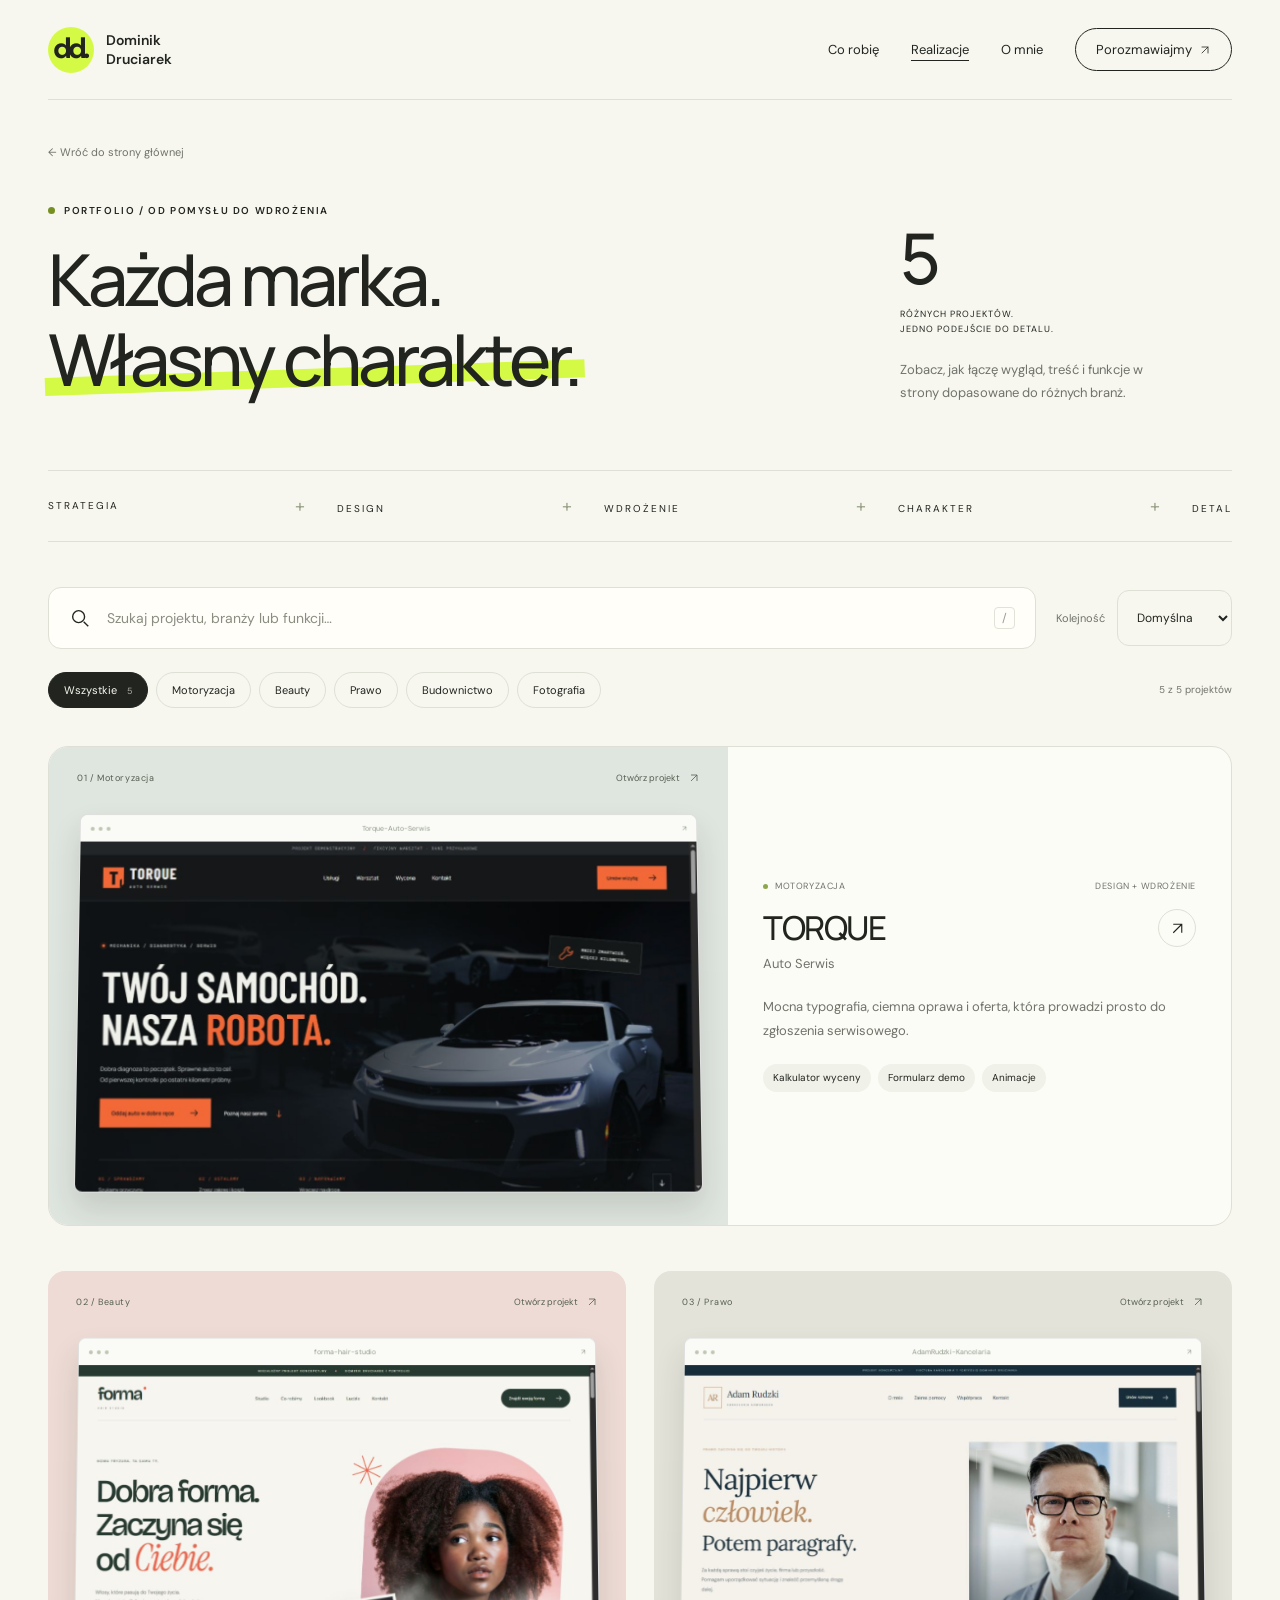
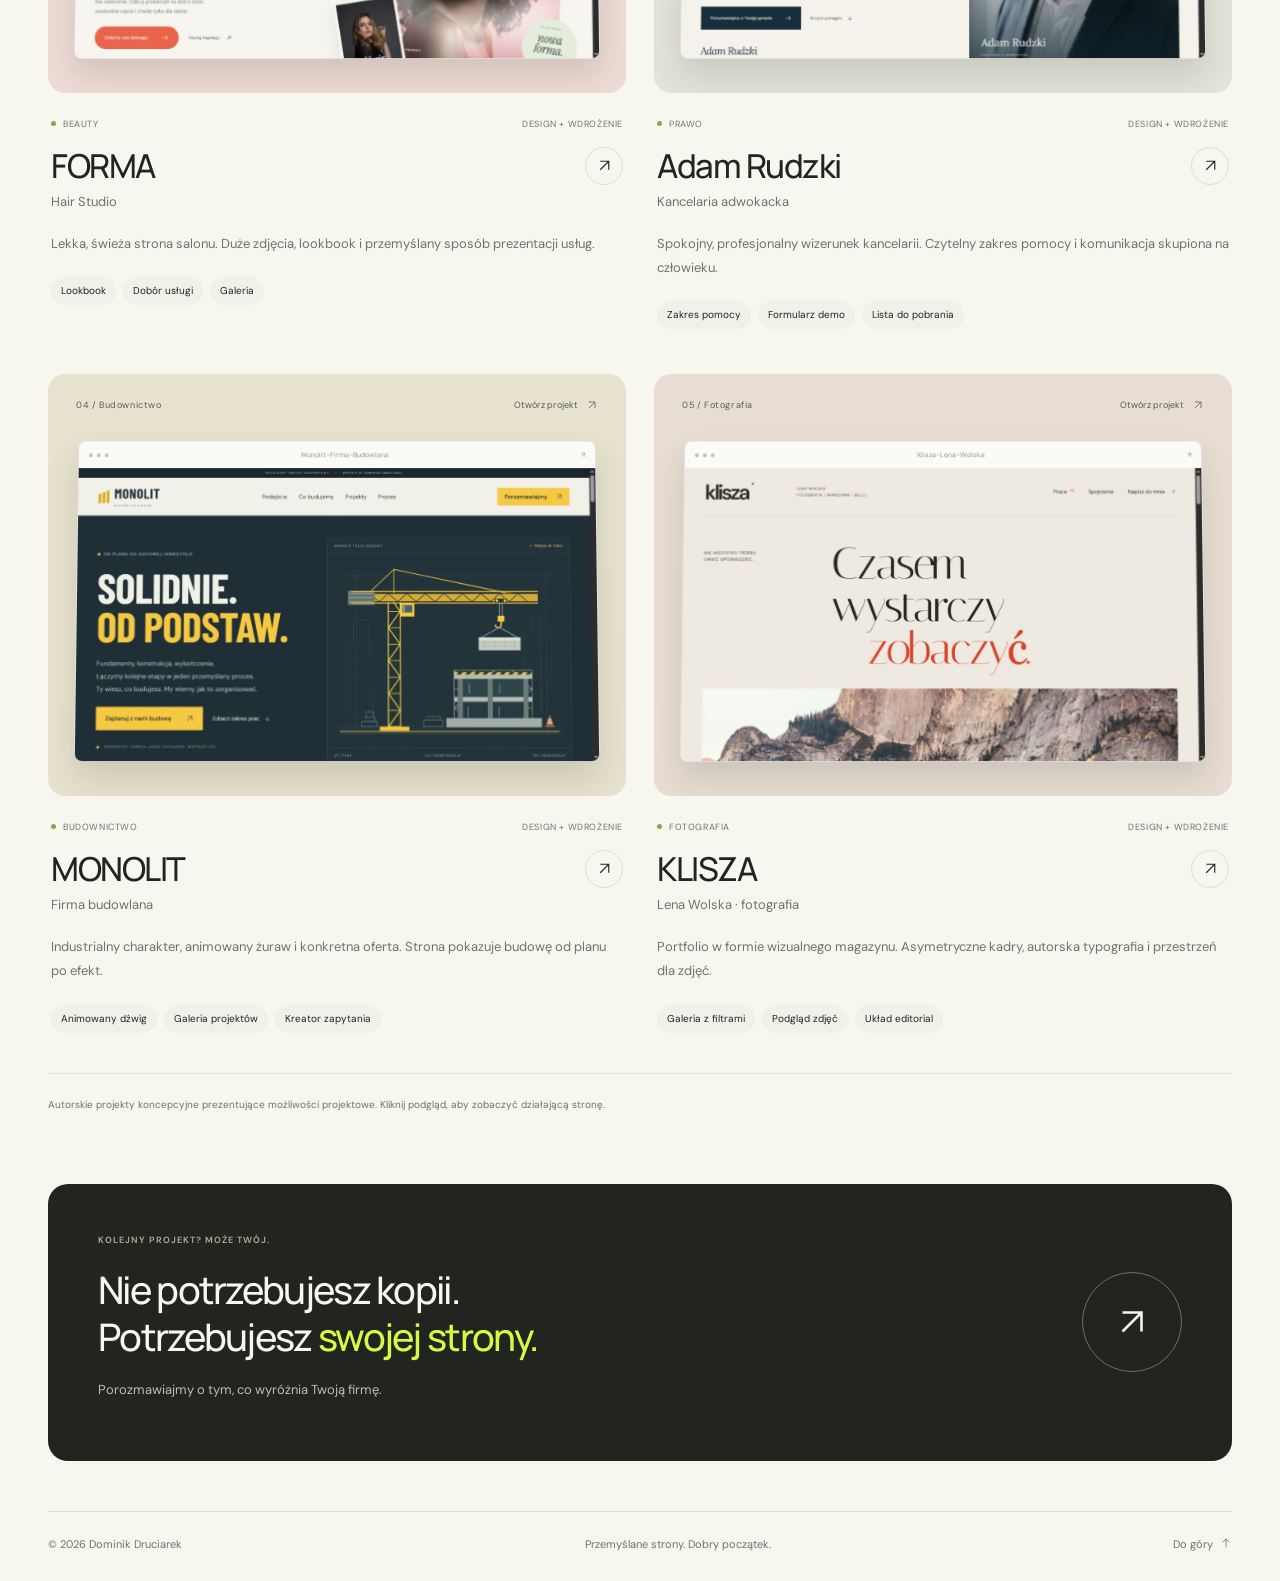
==== realizacje.html @ 5ccc5909 "Add files via upload" ====
<!doctype html><html lang="pl"><head><meta charset="UTF-8"><meta name="viewport" content="width=device-width,initial-scale=1"><title>Realizacje — Dominik Druciarek</title><meta name="description" content="Poznaj 5 projektów Dominika Druciarka. Przeglądaj strony, filtruj branże i znajdź inspirację dla swojej firmy."><link rel="stylesheet" href="styles.css"><link rel="icon" href="data:image/svg+xml,%3Csvg xmlns='http://www.w3.org/2000/svg' viewBox='0 0 64 64'%3E%3Crect width='64' height='64' rx='18' fill='%23d5fa45'/%3E%3Ctext x='10' y='44' font-size='35' font-family='Arial' font-weight='bold'%3Edd%3C/text%3E%3C/svg%3E"></head><body class="work-page folio-page"><div class="wrap"><header><a class="brand" href="index.html#start" aria-label="Dominik Druciarek, początek strony"><span class="logo">dd.</span><span>Dominik<br>Druciarek</span></a><nav aria-label="Menu główne"><a href="index.html#oferta">Co robię</a><a href="realizacje.html" aria-current="page">Realizacje</a><a href="index.html#o-mnie">O mnie</a><a class="nav-contact" href="index.html#kontakt">Porozmawiajmy <svg xmlns="http://www.w3.org/2000/svg" viewBox="0 0 24 24" class="vector-icon" fill="none" stroke="currentColor" stroke-width="1.6" stroke-linecap="round" stroke-linejoin="round" aria-hidden="true" focusable="false" ><path d="M6 18 18 6M6 6h12v12"/></svg></a></nav></header><main><div class="folio-intro"><a class="back-home" href="index.html#projekty">← Wróć do strony głównej</a><div class="folio-heading"><div><div class="eyebrow"><span class="dot"></span> PORTFOLIO / OD POMYSŁU DO WDROŻENIA</div><h1>Każda marka.<br><span class="highlight">Własny charakter.</span></h1></div><div class="folio-intro-right"><span class="folio-total" data-project-count>5</span><span>RÓŻNYCH PROJEKTÓW.<br>JEDNO PODEJŚCIE DO DETALU.</span><p>Zobacz, jak łączę wygląd, treść i funkcje w strony dopasowane do różnych branż.</p></div></div><div class="folio-marquee" aria-hidden="true"><span>STRATEGIA</span><span>DESIGN</span><span>WDROŻENIE</span><span>CHARAKTER</span><span>DETAL</span></div></div><div class="folio-explorer" id="katalog"><div class="folio-tools"><label class="folio-search"><svg viewBox="0 0 24 24" fill="none" stroke="currentColor" stroke-width="1.5" aria-hidden="true"><circle cx="10.5" cy="10.5" r="6.5"/><path d="m16 16 5 5"/></svg><span class="sr-only">Szukaj projektu, branży lub funkcji</span><input id="project-search" type="search" placeholder="Szukaj projektu, branży lub funkcji…" autocomplete="off"><kbd aria-hidden="true">/</kbd></label><label class="folio-sort"><span>Kolejność</span><select id="project-sort"><option value="default">Domyślna</option><option value="az">Nazwa A–Z</option><option value="za">Nazwa Z–A</option></select></label></div><div class="folio-filter-row"><div class="folio-filters" aria-label="Filtruj realizacje według branży"><button data-industry="all" aria-pressed="true">Wszystkie <span>5</span></button><button data-industry="Motoryzacja" aria-pressed="false">Motoryzacja</button><button data-industry="Beauty" aria-pressed="false">Beauty</button><button data-industry="Prawo" aria-pressed="false">Prawo</button><button data-industry="Budownictwo" aria-pressed="false">Budownictwo</button><button data-industry="Fotografia" aria-pressed="false">Fotografia</button></div><span id="project-results" role="status" aria-live="polite">5 z 5 projektów</span></div><div class="folio-grid"><article class="folio-card page-reveal" data-project="torque" style="--card-tint:#dfe5df"><a class="folio-preview" href="https://dominik201019.github.io/Torque-Auto-Serwis/" target="_blank" rel="noopener noreferrer" aria-label="Otwórz TORQUE — Auto Serwis w nowej karcie"><div class="folio-preview-label"><span>01 / Motoryzacja</span><span>Otwórz projekt <svg class="vector-icon" viewBox="0 0 24 24" fill="none" stroke="currentColor" stroke-width="1.6" aria-hidden="true"><path d="M6 18 18 6M6 6h12v12"/></svg></span></div><div class="folio-browser"><div class="folio-browser-bar" aria-hidden="true"><span><i></i><i></i><i></i></span><span>Torque-Auto-Serwis</span><span>↗</span></div><img src="assets/torque-preview.png" alt="Zrzut strony TORQUE — Auto Serwis" width="1265" height="712" ></div><span class="folio-hover" aria-hidden="true">Zobacz na żywo <svg class="vector-icon" viewBox="0 0 24 24" fill="none" stroke="currentColor" stroke-width="1.6" aria-hidden="true"><path d="M6 18 18 6M6 6h12v12"/></svg></span></a><div class="folio-info"><div class="folio-meta"><span>Motoryzacja</span><span>Design + wdrożenie</span></div><a class="folio-title" href="https://dominik201019.github.io/Torque-Auto-Serwis/" target="_blank" rel="noopener noreferrer"><h2>TORQUE<span>Auto Serwis</span></h2><span class="folio-title-arrow"><svg class="vector-icon" viewBox="0 0 24 24" fill="none" stroke="currentColor" stroke-width="1.6" aria-hidden="true"><path d="M6 18 18 6M6 6h12v12"/></svg></span></a><p>Mocna typografia, ciemna oprawa i oferta, która prowadzi prosto do zgłoszenia serwisowego.</p><ul class="project-tags"><li>Kalkulator wyceny</li><li>Formularz demo</li><li>Animacje</li></ul></div></article><article class="folio-card page-reveal" data-project="forma" style="--card-tint:#eedbd5"><a class="folio-preview" href="https://dominik201019.github.io/forma-hair-studio/" target="_blank" rel="noopener noreferrer" aria-label="Otwórz FORMA — Hair Studio w nowej karcie"><div class="folio-preview-label"><span>02 / Beauty</span><span>Otwórz projekt <svg class="vector-icon" viewBox="0 0 24 24" fill="none" stroke="currentColor" stroke-width="1.6" aria-hidden="true"><path d="M6 18 18 6M6 6h12v12"/></svg></span></div><div class="folio-browser"><div class="folio-browser-bar" aria-hidden="true"><span><i></i><i></i><i></i></span><span>forma-hair-studio</span><span>↗</span></div><img src="assets/forma-preview.png" alt="Zrzut strony FORMA — Hair Studio" width="1265" height="712" ></div><span class="folio-hover" aria-hidden="true">Zobacz na żywo <svg class="vector-icon" viewBox="0 0 24 24" fill="none" stroke="currentColor" stroke-width="1.6" aria-hidden="true"><path d="M6 18 18 6M6 6h12v12"/></svg></span></a><div class="folio-info"><div class="folio-meta"><span>Beauty</span><span>Design + wdrożenie</span></div><a class="folio-title" href="https://dominik201019.github.io/forma-hair-studio/" target="_blank" rel="noopener noreferrer"><h2>FORMA<span>Hair Studio</span></h2><span class="folio-title-arrow"><svg class="vector-icon" viewBox="0 0 24 24" fill="none" stroke="currentColor" stroke-width="1.6" aria-hidden="true"><path d="M6 18 18 6M6 6h12v12"/></svg></span></a><p>Lekka, świeża strona salonu. Duże zdjęcia, lookbook i przemyślany sposób prezentacji usług.</p><ul class="project-tags"><li>Lookbook</li><li>Dobór usługi</li><li>Galeria</li></ul></div></article><article class="folio-card page-reveal" data-project="rudzki" style="--card-tint:#e4e3da"><a class="folio-preview" href="https://dominik201019.github.io/AdamRudzki-Kancelaria/" target="_blank" rel="noopener noreferrer" aria-label="Otwórz Adam Rudzki — Kancelaria adwokacka w nowej karcie"><div class="folio-preview-label"><span>03 / Prawo</span><span>Otwórz projekt <svg class="vector-icon" viewBox="0 0 24 24" fill="none" stroke="currentColor" stroke-width="1.6" aria-hidden="true"><path d="M6 18 18 6M6 6h12v12"/></svg></span></div><div class="folio-browser"><div class="folio-browser-bar" aria-hidden="true"><span><i></i><i></i><i></i></span><span>AdamRudzki-Kancelaria</span><span>↗</span></div><img src="assets/rudzki-preview.png" alt="Zrzut strony Adam Rudzki — Kancelaria adwokacka" width="1265" height="712" loading="lazy"></div><span class="folio-hover" aria-hidden="true">Zobacz na żywo <svg class="vector-icon" viewBox="0 0 24 24" fill="none" stroke="currentColor" stroke-width="1.6" aria-hidden="true"><path d="M6 18 18 6M6 6h12v12"/></svg></span></a><div class="folio-info"><div class="folio-meta"><span>Prawo</span><span>Design + wdrożenie</span></div><a class="folio-title" href="https://dominik201019.github.io/AdamRudzki-Kancelaria/" target="_blank" rel="noopener noreferrer"><h2>Adam Rudzki<span>Kancelaria adwokacka</span></h2><span class="folio-title-arrow"><svg class="vector-icon" viewBox="0 0 24 24" fill="none" stroke="currentColor" stroke-width="1.6" aria-hidden="true"><path d="M6 18 18 6M6 6h12v12"/></svg></span></a><p>Spokojny, profesjonalny wizerunek kancelarii. Czytelny zakres pomocy i komunikacja skupiona na człowieku.</p><ul class="project-tags"><li>Zakres pomocy</li><li>Formularz demo</li><li>Lista do pobrania</li></ul></div></article><article class="folio-card page-reveal" data-project="monolit" style="--card-tint:#e7e2cd"><a class="folio-preview" href="https://dominik201019.github.io/Monolit-Firma-Budowlana/" target="_blank" rel="noopener noreferrer" aria-label="Otwórz MONOLIT — Firma budowlana w nowej karcie"><div class="folio-preview-label"><span>04 / Budownictwo</span><span>Otwórz projekt <svg class="vector-icon" viewBox="0 0 24 24" fill="none" stroke="currentColor" stroke-width="1.6" aria-hidden="true"><path d="M6 18 18 6M6 6h12v12"/></svg></span></div><div class="folio-browser"><div class="folio-browser-bar" aria-hidden="true"><span><i></i><i></i><i></i></span><span>Monolit-Firma-Budowlana</span><span>↗</span></div><img src="assets/monolit-preview.png" alt="Zrzut strony MONOLIT — Firma budowlana" width="1265" height="712" loading="lazy"></div><span class="folio-hover" aria-hidden="true">Zobacz na żywo <svg class="vector-icon" viewBox="0 0 24 24" fill="none" stroke="currentColor" stroke-width="1.6" aria-hidden="true"><path d="M6 18 18 6M6 6h12v12"/></svg></span></a><div class="folio-info"><div class="folio-meta"><span>Budownictwo</span><span>Design + wdrożenie</span></div><a class="folio-title" href="https://dominik201019.github.io/Monolit-Firma-Budowlana/" target="_blank" rel="noopener noreferrer"><h2>MONOLIT<span>Firma budowlana</span></h2><span class="folio-title-arrow"><svg class="vector-icon" viewBox="0 0 24 24" fill="none" stroke="currentColor" stroke-width="1.6" aria-hidden="true"><path d="M6 18 18 6M6 6h12v12"/></svg></span></a><p>Industrialny charakter, animowany żuraw i konkretna oferta. Strona pokazuje budowę od planu po efekt.</p><ul class="project-tags"><li>Animowany dźwig</li><li>Galeria projektów</li><li>Kreator zapytania</li></ul></div></article><article class="folio-card page-reveal" data-project="klisza" style="--card-tint:#e8ddd3"><a class="folio-preview" href="https://dominik201019.github.io/Klisza-Lena-Wolska/" target="_blank" rel="noopener noreferrer" aria-label="Otwórz KLISZA — Lena Wolska · fotografia w nowej karcie"><div class="folio-preview-label"><span>05 / Fotografia</span><span>Otwórz projekt <svg class="vector-icon" viewBox="0 0 24 24" fill="none" stroke="currentColor" stroke-width="1.6" aria-hidden="true"><path d="M6 18 18 6M6 6h12v12"/></svg></span></div><div class="folio-browser"><div class="folio-browser-bar" aria-hidden="true"><span><i></i><i></i><i></i></span><span>Klisza-Lena-Wolska</span><span>↗</span></div><img src="assets/klisza-preview.png" alt="Zrzut strony KLISZA — Lena Wolska · fotografia" width="1265" height="712" loading="lazy"></div><span class="folio-hover" aria-hidden="true">Zobacz na żywo <svg class="vector-icon" viewBox="0 0 24 24" fill="none" stroke="currentColor" stroke-width="1.6" aria-hidden="true"><path d="M6 18 18 6M6 6h12v12"/></svg></span></a><div class="folio-info"><div class="folio-meta"><span>Fotografia</span><span>Design + wdrożenie</span></div><a class="folio-title" href="https://dominik201019.github.io/Klisza-Lena-Wolska/" target="_blank" rel="noopener noreferrer"><h2>KLISZA<span>Lena Wolska · fotografia</span></h2><span class="folio-title-arrow"><svg class="vector-icon" viewBox="0 0 24 24" fill="none" stroke="currentColor" stroke-width="1.6" aria-hidden="true"><path d="M6 18 18 6M6 6h12v12"/></svg></span></a><p>Portfolio w formie wizualnego magazynu. Asymetryczne kadry, autorska typografia i przestrzeń dla zdjęć.</p><ul class="project-tags"><li>Galeria z filtrami</li><li>Podgląd zdjęć</li><li>Układ editorial</li></ul></div></article></div><div class="folio-empty" hidden><span class="empty-symbol" aria-hidden="true">?</span><h2>Jeszcze nie ten kadr.</h2><p>Nie ma projektu pasującego do tych kryteriów.<br>Spróbuj innej frazy albo pokaż wszystkie realizacje.</p><button class="button" id="reset-projects">Pokaż wszystkie projekty <svg class="vector-icon" viewBox="0 0 24 24" fill="none" stroke="currentColor" stroke-width="1.6" aria-hidden="true"><path d="M6 18 18 6M6 6h12v12"/></svg></button></div><p class="folio-note">Autorskie projekty koncepcyjne prezentujące możliwości projektowe. Kliknij podgląd, aby zobaczyć działającą stronę.</p></div><div class="folio-outro"><div><span class="eyebrow">KOLEJNY PROJEKT? MOŻE TWÓJ.</span><h2>Nie potrzebujesz kopii.<br>Potrzebujesz <span>swojej strony.</span></h2><p>Porozmawiajmy o tym, co wyróżnia Twoją firmę.</p></div><a href="index.html#kontakt" class="folio-outro-link" aria-label="Przejdź do kontaktu"><svg class="vector-icon" viewBox="0 0 24 24" fill="none" stroke="currentColor" stroke-width="1.6" aria-hidden="true"><path d="M6 18 18 6M6 6h12v12"/></svg></a></div></main><footer><span>© <span id="year">2026</span> Dominik Druciarek</span><span>Przemyślane strony. Dobry początek.</span><a href="index.html#start">Do góry <svg xmlns="http://www.w3.org/2000/svg" viewBox="0 0 24 24" class="vector-icon" fill="none" stroke="currentColor" stroke-width="1.6" stroke-linecap="round" stroke-linejoin="round" aria-hidden="true" focusable="false" ><path d="M12 20V4m-6 6 6-6 6 6"/></svg></a></footer></div><script src="projects.js" defer></script><script src="realizacje.js" defer></script></body></html>
---- styles.css ----
@import url('https://fonts.googleapis.com/css2?family=DM+Sans:wght@400;450;500;600;700&family=Manrope:wght@400;500;600;700;800&display=swap');
:root{--paper:#f7f7f0;--ink:#22251f;--muted:#70736a;--lime:#d5fa45;--line:#dedfd5}*{box-sizing:border-box}html{scroll-behavior:smooth;scroll-padding-top:100px}body{margin:0;background:var(--paper);color:var(--ink);font-family:'DM Sans',sans-serif}a{color:inherit;text-decoration:none}button{font:inherit}::selection{background:var(--lime)}.wrap{width:min(1280px,calc(100% - 96px));margin:auto}header{height:100px;display:flex;align-items:center;justify-content:space-between;border-bottom:1px solid var(--line)}.brand{display:flex;align-items:center;gap:12px;font-size:14px;font-weight:600;line-height:1.3}.logo{font-size:29px;font-weight:800;letter-spacing:-4px;background:var(--lime);border-radius:50%;width:46px;height:46px;padding:3px 8px 8px 5px}nav{display:flex;align-items:center;gap:32px;font-size:13px}nav a:hover{opacity:.6}.nav-contact{border:1px solid var(--ink);border-radius:30px;padding:12px 20px}.hero{padding:80px 0 0;position:relative}.eyebrow{text-transform:uppercase;letter-spacing:2px;font-size:11px;font-weight:600;display:flex;align-items:center;gap:9px}.dot{height:7px;width:7px;background:#759021;border-radius:50%}.hero-grid{display:grid;grid-template-columns:1.25fr 1fr;gap:25px;align-items:center}.hero h1{font-family:Manrope,sans-serif;font-size:clamp(54px,6.4vw,88px);line-height:1.08;letter-spacing:-5px;font-weight:500;margin:27px 0}.highlight{position:relative;display:inline-block;z-index:1}.highlight:after{content:'';height:18px;position:absolute;background:var(--lime);bottom:4px;left:-3px;right:-6px;z-index:-1;transform:rotate(-2deg)}.intro{max-width:420px;font-size:16px;line-height:1.75;color:var(--muted)}.button{display:inline-flex;gap:32px;align-items:center;border:0;background:var(--ink);color:white;border-radius:40px;padding:18px 25px;font-size:13px;cursor:pointer;transition:transform .2s,background .2s}.button:hover{transform:translateY(-3px);background:#414832}.hero .button{margin-top:20px}.arrow{font-size:22px}.art{height:460px;position:relative;display:flex;align-items:center;justify-content:center}.orbit{position:absolute;width:385px;height:385px;border:1px solid #d9dccd;border-radius:50%;transform:rotate(-25deg)}.orbit:before{content:'';position:absolute;inset:35px -25px;border:1px solid #e1e3d7;border-radius:50%;transform:rotate(65deg)}.spark{position:absolute;right:28px;top:28px;font-size:90px;font-weight:400;animation:rotate 25s linear infinite}.browser-card{width:340px;background:white;border:1px solid #d8dacd;border-radius:12px;box-shadow:0 24px 60px #363f1620;transform:rotate(-7deg);animation:float 7s ease-in-out infinite;overflow:hidden}.bar{height:34px;border-bottom:1px solid #efefea;display:flex;align-items:center;padding:0 12px;gap:4px}.bar i{width:5px;height:5px;border-radius:50%;background:#d7dacd}.bar span{margin:auto;font-size:8px;color:#8e9383}.mini{padding:25px}.mini-top{font-size:9px;display:flex;justify-content:space-between}.mini h2{font-family:Manrope,sans-serif;font-size:36px;letter-spacing:-2px;line-height:1.1;margin:28px 0 20px;font-weight:500}.mini h2 em{font-style:normal;color:#829b35}.mini-bottom{display:flex;justify-content:space-between;align-items:end}.mini-line{height:4px;width:116px;background:#e8eadd;margin:6px 0}.mini-circle{background:var(--lime);border-radius:50%;width:62px;height:62px;display:grid;place-items:center;font-size:30px}.floating-tag{position:absolute;background:var(--lime);padding:15px 20px;border-radius:9px;font-size:12px;bottom:49px;right:1px;transform:rotate(7deg);box-shadow:0 6px 20px #3331}.cursor{position:absolute;left:16px;bottom:62px;transform:rotate(-12deg);font-size:36px}.cursor span{font-size:10px;background:var(--ink);color:white;border-radius:5px;padding:7px 10px;display:block;margin-left:25px}.hero-foot{display:flex;justify-content:space-between;align-items:center;margin-top:50px;padding:26px 0;border-top:1px solid var(--line);font-size:11px;color:var(--muted)}.industries{display:flex;gap:24px}.scroll{color:var(--ink)}section{padding:100px 0;border-top:1px solid var(--line)}.section-top{display:flex;justify-content:space-between;gap:40px;align-items:start;margin-bottom:48px}.section-top h2{font-family:Manrope,sans-serif;font-size:clamp(32px,4vw,50px);font-weight:500;letter-spacing:-2px;line-height:1.2;margin:16px 0 0}.section-top>p{font-size:14px;color:var(--muted);line-height:1.8;max-width:320px;margin-top:35px}.services{display:grid;grid-template-columns:1fr 1fr;gap:20px}.service{border:1px solid var(--line);padding:36px;border-radius:16px;transition:transform .3s}.service:hover{transform:translateY(-5px)}.service:first-child{background:var(--lime);border-color:var(--lime)}.service-head{display:flex;justify-content:space-between;align-items:center;font-size:12px}.icon{font-size:35px;line-height:1}.service h3{font-size:26px;letter-spacing:-1px;font-weight:500;margin-top:42px;margin-bottom:14px}.service p{font-size:14px;line-height:1.8;max-width:400px;color:#515747}.service ul{list-style:none;padding:0;margin:25px 0 0;border-top:1px solid #2222;display:flex;flex-wrap:wrap;gap:10px 20px;padding-top:20px;font-size:11px}.service li{display:inline-flex;align-items:center;gap:7px}.service li:before{content:none}.projects-box{border-radius:18px;background:#eceee3;min-height:270px;display:grid;grid-template-columns:1fr 1fr;align-items:center;padding:45px;gap:40px;overflow:hidden}.project-symbol{font-size:120px;line-height:1;letter-spacing:-14px;text-align:center;color:#b6bf9b;transform:rotate(-8deg)}.projects-box h3{font-size:24px;font-weight:500;letter-spacing:-.7px;margin:0 0 12px}.projects-box p{font-size:14px;line-height:1.8;color:var(--muted);max-width:390px}.label{display:inline-flex;align-items:center;gap:8px;font-size:10px;border:1px solid #ced2c1;padding:8px 12px;border-radius:30px;margin-top:10px}.process{display:grid;grid-template-columns:repeat(3,1fr);gap:35px}.step{border-top:1px solid var(--line);padding-top:24px}.step-num{font-size:12px;color:var(--muted)}.step h3{font-size:21px;font-weight:500;margin-top:28px}.step p{font-size:14px;line-height:1.8;color:var(--muted)}.about{display:grid;grid-template-columns:1fr 1.2fr;gap:90px}.about h2{font-size:40px;line-height:1.2;letter-spacing:-1.8px;font-weight:500;margin-top:20px}.about p{font-size:17px;line-height:1.9;margin-top:0;color:#60665a}.signature{font-size:14px;margin-top:25px}.contact{background:var(--ink);color:var(--paper);border-radius:20px;padding:60px;display:flex;justify-content:space-between;align-items:center;gap:35px;margin:0 0 60px}.contact h2{font-family:Manrope,sans-serif;font-size:48px;line-height:1.15;letter-spacing:-2px;font-weight:500;margin:18px 0}.contact p{font-size:14px;color:#b9bdaf;line-height:1.8;max-width:380px}.contact-status{font-size:12px;color:var(--lime);border:1px solid #5e654d;border-radius:40px;padding:18px 25px;white-space:nowrap}footer{padding:25px 0 30px;border-top:1px solid var(--line);display:flex;justify-content:space-between;font-size:11px;color:var(--muted)}.reveal{animation:appear .9s both}.reveal:nth-child(2){animation-delay:.12s}a:focus-visible{outline:3px solid #829b35;outline-offset:6px}@keyframes float{50%{transform:translateY(-12px) rotate(-4deg)}}@keyframes rotate{to{transform:rotate(360deg)}}@keyframes appear{from{opacity:0;transform:translateY(20px)}to{opacity:1;transform:translateY(0)}}@media(min-width:1450px){.hero{padding-top:95px}}@media(max-width:900px){.wrap{width:calc(100% - 48px)}.hero h1{font-size:62px;letter-spacing:-3.5px}.hero-grid{grid-template-columns:1.1fr 1fr}.browser-card{width:270px}.art{height:390px}.orbit{width:280px;height:280px}.mini h2{font-size:28px}.floating-tag{right:-10px;font-size:10px}.spark{right:0;font-size:65px}.cursor{left:0}.contact{padding:40px}.contact h2{font-size:38px}.about{gap:40px}nav{gap:20px}}@media(max-width:650px){.wrap{width:calc(100% - 40px)}header{height:80px}.brand{font-size:12px}.logo{width:40px;height:40px;font-size:26px}nav a:not(.nav-contact){display:none}.nav-contact{padding:10px 15px}.hero{padding-top:44px}.hero-grid{grid-template-columns:1fr}.hero h1{font-size:56px;letter-spacing:-3.6px}.intro{font-size:15px}.art{height:355px;margin-top:20px}.browser-card{width:290px}.orbit{width:290px;height:290px}.spark{right:14px;top:0}.floating-tag{right:0;bottom:10px}.cursor{bottom:20px}.hero-foot{margin-top:30px;align-items:start;gap:20px}.industries{gap:12px;flex-wrap:wrap}.scroll{white-space:nowrap}.section-top{display:block;margin-bottom:30px}.section-top>p{margin-top:20px}section{padding:65px 0}.section-top h2{font-size:35px;letter-spacing:-1.6px}.services,.process,.about,.projects-box{grid-template-columns:1fr}.service{padding:27px}.service h3{margin-top:30px}.projects-box{padding:30px;gap:25px}.project-symbol{font-size:90px}.process{gap:25px}.step h3{margin-top:18px}.about{gap:20px}.about h2{font-size:34px}.about p{font-size:16px}.contact{padding:30px;display:block;margin-bottom:35px}.contact h2{font-size:37px}.contact-status{display:inline-block;margin-top:18px;font-size:11px}footer{gap:25px;font-size:10px;line-height:1.7}}@media(prefers-reduced-motion:reduce){html{scroll-behavior:auto}*,*:before,*:after{animation:none!important;transition:none!important}}

/* Motion works with scroll and touch as well as a mouse. */
html{overflow-x:clip}body{overflow-x:clip}.hero-grid>div{min-width:0}.hero h1 .highlight{font-size:.82em;white-space:nowrap}.reveal{animation:none}.art{isolation:isolate;perspective:900px;touch-action:pan-y}.art:before{content:'';position:absolute;inset:12%;border-radius:50%;background:radial-gradient(circle,#d5fa4550,transparent 70%);filter:blur(16px);z-index:-1;animation:aura 6s ease-in-out infinite}.browser-card{translate:var(--scene-x,0px) var(--scene-y,0px);rotate:var(--scene-tilt,0deg);transition:translate .25s ease-out,rotate .35s ease-out;animation:float 5s ease-in-out infinite}.browser-card:after{content:'';pointer-events:none;position:absolute;inset:-70% -40%;background:linear-gradient(115deg,transparent 40%,#ffffffa0 49%,transparent 58%);animation:sheen 7s ease-in-out infinite}.orbit{animation:orbit-turn 24s linear infinite}.orbit:after{content:'';position:absolute;width:12px;height:12px;top:26px;left:66px;border-radius:50%;background:var(--lime);box-shadow:0 0 0 7px #d5fa4520}.orbit:before{animation:orbit-turn 19s linear infinite reverse}.spark{animation-duration:18s}.floating-tag{animation:tag-float 5.5s ease-in-out infinite}.cursor{animation:cursor-drift 6s ease-in-out infinite}.mini-circle{animation:arrow-turn 6s ease-in-out infinite}.mini-line{transform-origin:left;animation:line-grow 5s ease-in-out infinite}.mini-line:nth-child(2){animation-delay:.3s}.highlight:after{transform-origin:left;animation:underline-in 1.2s cubic-bezier(.16,1,.3,1) .35s both}.hero h1{animation:headline-in 1.1s cubic-bezier(.16,1,.3,1) both}.hero .intro{animation:appear 1s .2s both}.hero .button{animation:appear 1s .35s both}.hero>.eyebrow{animation:appear .9s both}.button{position:relative;overflow:hidden}.button:before{content:'';position:absolute;inset:0;background:linear-gradient(100deg,transparent 20%,#ffffff25 50%,transparent 80%);translate:-130% 0;animation:button-shine 7s 2s infinite}.button .arrow{transition:transform .3s}.button:hover .arrow,.button:active .arrow{transform:translate(4px,-4px)}.motion-progress{position:fixed;z-index:50;top:0;left:0;width:100%;height:3px;background:var(--lime);transform:scaleX(0);transform-origin:left;pointer-events:none}.motion-ready .scroll-reveal{opacity:0;translate:0 34px;transition:opacity .85s cubic-bezier(.16,1,.3,1),translate .85s cubic-bezier(.16,1,.3,1);transition-delay:var(--reveal-delay,0ms)}.motion-ready .scroll-reveal.is-visible{opacity:1;translate:0 0}.motion-ready .art.scroll-reveal{translate:0 35px;scale:.94;transition:opacity 1.1s,translate 1.1s cubic-bezier(.16,1,.3,1),scale 1.1s cubic-bezier(.16,1,.3,1)}.motion-ready .art.is-visible{translate:0 0;scale:1}.service{position:relative;overflow:hidden}.service:after{content:'';position:absolute;height:2px;left:36px;right:36px;bottom:0;background:var(--ink);transform:scaleX(0);transform-origin:left;transition:transform 1.2s .25s cubic-bezier(.16,1,.3,1)}.service.is-visible:after{transform:scaleX(1)}.service .icon{transition:rotate 1.2s cubic-bezier(.16,1,.3,1)}.service.is-visible .icon{rotate:90deg}.project-symbol{animation:symbol-drift 9s ease-in-out infinite}.contact{position:relative;overflow:hidden;isolation:isolate}.contact:before{content:'';position:absolute;width:400px;height:400px;right:-130px;top:-200px;border:1px solid #d5fa4540;border-radius:50%;box-shadow:0 0 0 50px #d5fa4506,0 0 0 100px #d5fa4504;z-index:-1;animation:contact-orbit 10s ease-in-out infinite}.contact-status{white-space:normal}.motion-off *,.motion-off *:before,.motion-off *:after{animation:none!important;transition:none!important}.motion-off .scroll-reveal{opacity:1!important;translate:none!important;scale:1!important}.motion-off .browser-card{translate:none;rotate:none}.motion-off{scroll-behavior:auto}.motion-off .motion-progress{display:none}
@keyframes headline-in{from{opacity:0;transform:translateY(26px);filter:blur(6px)}to{opacity:1;transform:none;filter:blur(0)}}@keyframes underline-in{from{transform:rotate(-2deg) scaleX(0)}to{transform:rotate(-2deg) scaleX(1)}}@keyframes orbit-turn{to{transform:rotate(335deg)}}@keyframes tag-float{0%,100%{transform:translateY(0) rotate(7deg)}50%{transform:translateY(-14px) rotate(3deg)}}@keyframes cursor-drift{0%,100%{transform:translate(0,0) rotate(-12deg)}45%{transform:translate(18px,-20px) rotate(-3deg)}}@keyframes arrow-turn{0%,70%,100%{transform:rotate(0)}82%{transform:rotate(-35deg)}}@keyframes line-grow{0%,100%{scale:1 1}50%{scale:.7 1}}@keyframes sheen{0%,65%{translate:-65% 0}100%{translate:65% 0}}@keyframes button-shine{0%,75%{translate:-130% 0}100%{translate:130% 0}}@keyframes aura{50%{scale:1.18;opacity:.6}}@keyframes symbol-drift{50%{transform:translateY(-8px) rotate(7deg)}}@keyframes contact-orbit{50%{transform:translate(-30px,30px) scale(1.1)}}
@media(max-width:650px){.hero h1{font-size:clamp(36px,10.8vw,56px);letter-spacing:-2.5px}.hero h1 .highlight{font-size:.82em;letter-spacing:-1.5px}.hero>.eyebrow{font-size:9px;letter-spacing:1.25px}.hero .button{gap:15px;max-width:100%;font-size:12px;padding:17px 20px}.art{height:370px;margin-top:25px}.browser-card{width:min(290px,85%);animation-duration:4.6s}.orbit{width:min(290px,90%);height:auto;aspect-ratio:1}.floating-tag{bottom:18px;right:2px;font-size:10px;padding:13px 15px}.cursor{left:3px;bottom:28px;font-size:30px}.spark{top:3px;right:15px;font-size:66px}.hero-foot{font-size:10px;gap:10px}.industries span:first-child{width:100%;font-size:9px}.industries{gap:8px 12px}.mini{padding:23px}.mini h2{font-size:29px}.mini-circle{width:53px;height:53px}.motion-ready .scroll-reveal{translate:0 28px;transition-duration:.75s;transition-delay:0ms}.service:after{left:27px;right:27px}footer{padding-bottom:65px}.contact-status{font-size:10px;padding:15px 18px}}
@media(prefers-reduced-motion:reduce){html{scroll-behavior:auto}*,*:before,*:after{animation:none!important;transition:none!important}.motion-ready .scroll-reveal{opacity:1;translate:none;scale:1}.browser-card{translate:none;rotate:none}.motion-progress{display:none}}


/* Coordinated motion: compositor transforms, no layout animation. */
.browser-card{transition:none;animation:card-float 6.8s ease-in-out infinite;translate:var(--scene-x,0px) var(--scene-y,0px);rotate:var(--scene-tilt,0deg)}
.art:before{filter:none;background:radial-gradient(ellipse,#d5fa4538,transparent 68%);animation-duration:8s}
.hero h1{animation:none}.headline-line{display:block;overflow:hidden;padding-bottom:.12em;margin-bottom:-.12em}.headline-line>span{display:block;animation:line-enter 1.15s cubic-bezier(.16,1,.3,1) both;animation-delay:var(--line-delay,0ms)}
.headline-line:nth-child(2){--line-delay:130ms}.headline-line:nth-child(3){--line-delay:260ms;overflow:visible}
.hero h1 .highlight{display:inline-block}.highlight:after{animation-delay:650ms}
.motion-ready .scroll-reveal{translate:0 24px;transition:opacity .85s cubic-bezier(.22,1,.36,1),translate .85s cubic-bezier(.22,1,.36,1);transition-delay:var(--reveal-delay,0ms)}
.motion-ready .art.scroll-reveal{translate:0 20px;scale:.97;transition:opacity 1s,translate 1s cubic-bezier(.22,1,.36,1),scale 1s cubic-bezier(.22,1,.36,1)}
.motion-ready .art.is-visible{translate:0 0;scale:1}.service{transition:transform .4s ease,box-shadow .4s ease,opacity .85s,translate .85s}.service:hover{transform:none}
@media(hover:hover) and (pointer:fine){.service:hover{transform:translateY(-5px);box-shadow:0 16px 36px #22251f0b}.nav-contact:hover{background:var(--lime);opacity:1}.browser-card{will-change:translate,rotate}}
.art.motion-sleep *, .art.motion-sleep:before,.art.motion-sleep *:before,.art.motion-sleep *:after,.motion-sleep.project-symbol,.motion-sleep.contact:before{animation-play-state:paused!important}
.step{position:relative}.step:before{content:'';position:absolute;left:0;top:-1px;height:2px;width:100%;background:#829b35;transform:scaleX(0);transform-origin:left;transition:transform 1.1s .15s cubic-bezier(.22,1,.36,1)}.step.is-visible:before{transform:scaleX(1)}
footer{padding-bottom:30px}.nav-contact{transition:background .3s,opacity .3s}.mini-circle{animation:arrow-turn 7s ease-in-out infinite}.floating-tag{animation-duration:6.8s}.cursor{animation-duration:8.2s}.browser-card:after{animation-duration:9s}
@keyframes card-float{0%,100%{transform:translate3d(0,3px,0) rotate(-6deg)}50%{transform:translate3d(0,-10px,0) rotate(-3deg)}}
@keyframes line-enter{from{opacity:0;transform:translate3d(0,105%,0)}to{opacity:1;transform:translate3d(0,0,0)}}
@media(max-width:650px){.browser-card{animation-duration:6s}.motion-ready .scroll-reveal{translate:0 20px;transition-delay:0ms}.motion-ready .scroll-reveal.is-visible{translate:0 0}.headline-line>span{animation-duration:1s}.art{perspective:none}.floating-tag{animation-duration:6s}}
@media(prefers-reduced-motion:reduce){.headline-line>span{animation:none;transform:none;opacity:1}.step:before{transform:scaleX(1)}}

.page-asleep *, .page-asleep *:before, .page-asleep *:after{animation-play-state:paused!important}

/* Icons are vector paths, independent of emoji and installed fonts. */
.vector-icon{display:inline-block;width:1em;height:1em;flex-shrink:0;vertical-align:-.13em;overflow:visible}
.spark{width:90px;height:90px;display:grid;place-items:center}.spark>.vector-icon{width:78%;height:78%;stroke-width:1.1}
.icon{display:inline-flex;width:35px;height:35px;align-items:center;justify-content:center}.icon>.vector-icon{width:28px;height:28px;stroke-width:1.5}
.arrow{display:inline-flex}.mini-circle>.vector-icon{width:24px;height:24px}.cursor>.vector-icon{width:32px;height:36px;display:block}
.project-symbol{font-size:inherit;letter-spacing:0;line-height:0}.project-symbol>.vector-icon{width:min(280px,100%);height:auto;vertical-align:middle}
.nav-contact>.vector-icon,.scroll>.vector-icon,.signature>.vector-icon,.contact-status>.vector-icon,footer .vector-icon,.floating-tag>.vector-icon{width:12px;height:12px;margin-left:4px}
.service li>.vector-icon{width:11px;height:11px}.floating-tag>.vector-icon{width:10px;height:10px}
@media(max-width:900px){.spark{width:65px;height:65px}}
@media(max-width:650px){.spark{width:66px;height:66px}.project-symbol>.vector-icon{width:220px}.cursor>.vector-icon{width:27px;height:30px}}

/* Featured portfolio project */
.projects-box.project-showcase{padding:0;display:grid;grid-template-columns:1.35fr 1fr;gap:0;min-height:0;overflow:hidden;border:1px solid var(--line);background:transparent;border-radius:20px}
.project-stage{padding:35px 30px 28px;background:#e9eddf;position:relative;min-width:0;overflow:hidden}.project-number{display:block;font-size:9px;letter-spacing:1.6px;color:#69745d;margin-bottom:30px}
.project-preview{display:block;position:relative;border:1px solid #414b3925;border-radius:9px;overflow:hidden;box-shadow:0 22px 40px #28322325;transform:rotate(-3deg);transition:box-shadow .55s ease;background:#151719}
.preview-toolbar{height:29px;display:flex;justify-content:space-between;align-items:center;gap:10px;background:#f9faf5;padding:0 10px;color:#747c6d;font-size:7px}.preview-toolbar .vector-icon{width:10px;height:10px}.preview-dots{display:flex;gap:3px}.preview-dots i{display:block;width:4px;height:4px;background:#b6bead;border-radius:50%}
.project-preview img{display:block;width:100%;height:auto;aspect-ratio:1265/712;object-fit:cover}.preview-open{position:absolute;inset:auto 12px 12px auto;border-radius:25px;background:var(--lime);padding:10px 14px;font-size:9px;display:flex;align-items:center;gap:12px;opacity:0;translate:0 6px;transition:opacity .3s,translate .3s}.preview-open .vector-icon{width:12px;height:12px}
.project-preview:hover,.project-preview:focus-visible{box-shadow:0 25px 45px #28322335}.project-preview:hover .preview-open,.project-preview:focus-visible .preview-open{opacity:1;translate:0 0}
.project-stage-note{display:block;margin-top:29px;font-size:10px;color:#7b846f}.project-description{padding:42px 35px;align-self:center;min-width:0}.project-description .eyebrow{font-size:8px;letter-spacing:1.2px;line-height:1.8}.projects-box .project-description h3{font-family:Manrope,sans-serif;font-size:38px;line-height:1.1;letter-spacing:-1.8px;margin:20px 0}.projects-box .project-description p{font-size:12px;line-height:1.9;margin:0;color:var(--muted)}.project-tags{display:flex;flex-wrap:wrap;gap:7px;list-style:none;padding:0;margin:21px 0 27px}.project-tags li{padding:7px 9px;border:1px solid var(--line);border-radius:20px;font-size:8px}.project-description .button{font-size:11px;padding:14px 20px;gap:30px}.project-link .vector-icon{width:16px;height:16px}.project-description small{display:block;color:var(--muted);font-size:8px;line-height:1.8;margin-top:15px}
@media(max-width:900px){.projects-box.project-showcase{grid-template-columns:1.15fr 1fr}.project-stage{padding:28px 22px}.project-description{padding:30px 24px}.projects-box .project-description h3{font-size:31px}}
@media(max-width:650px){.projects-box.project-showcase{grid-template-columns:1fr}.project-stage{padding:25px 23px 22px}.project-number{font-size:8px;margin-bottom:25px}.project-stage-note{font-size:9px;margin-top:24px}.project-description{padding:28px 25px 30px}.projects-box .project-description h3{font-size:34px;margin-top:17px}.project-description .eyebrow{font-size:7px}.preview-open{opacity:1;translate:0 0;font-size:8px;padding:8px 11px;bottom:9px;right:9px}.preview-toolbar{height:24px;font-size:6px}.project-tags li{font-size:8px}.project-preview{transform:rotate(-2deg)}}
@media(prefers-reduced-motion:reduce){.project-preview{transition:none}.preview-open{transition:none}}

/* Stable preview frame; motion stays inside the clickable area. */
.project-tags li{font-size:10px;padding:8px 11px;line-height:1.4}
.project-preview img{transform:scale(1);transform-origin:50% 50%;transition:transform .75s cubic-bezier(.22,1,.36,1)}
.preview-open{transition:opacity .25s ease,translate .35s cubic-bezier(.22,1,.36,1)}
@media(hover:hover) and (pointer:fine){.project-preview:hover img,.project-preview:focus-visible img{transform:scale(1.035)}}
@media(max-width:650px){.project-tags li{font-size:10px}}
@media(prefers-reduced-motion:reduce){.project-preview img,.preview-open{transition:none}.project-preview:hover img,.project-preview:focus-visible img{transform:none}}
.project-showcase+.project-showcase{margin-top:30px}.projects-box.project-forma{grid-template-columns:1fr 1.35fr}.project-forma .project-stage{background:#efe2df;order:2}.project-forma .project-description{order:1}.project-forma .project-preview{transform:rotate(2deg)}
@media(max-width:900px){.projects-box.project-forma{grid-template-columns:1fr 1.15fr}}
@media(max-width:650px){.projects-box.project-forma{grid-template-columns:1fr}.project-forma .project-stage{order:1}.project-forma .project-description{order:2}.project-showcase+.project-showcase{margin-top:22px}}

/* Homepage preview and dedicated project gallery */
.projects-box.portfolio-teaser{grid-template-columns:1.2fr 1fr;padding:0;gap:0;border:1px solid var(--line);border-radius:20px;background:transparent;overflow:hidden;min-height:0}.teaser-images{position:relative;display:block;height:350px;background:#e9eddf;overflow:hidden}.teaser-count{position:absolute;top:27px;left:28px;font-size:8px;letter-spacing:1.5px;color:#717d65}.teaser-window{position:absolute;width:70%;background:white;box-shadow:0 15px 30px #28322325;border:1px solid #cbd1c0;border-radius:7px;overflow:hidden;transition:transform .6s cubic-bezier(.22,1,.36,1)}.teaser-window img{display:block;width:100%;height:auto;aspect-ratio:1265/712;object-fit:cover}.teaser-torque{top:78px;left:24px;transform:rotate(-7deg)}.teaser-forma{top:154px;right:24px;transform:rotate(5deg)}.teaser-bar{height:18px;background:#fbfcf8;display:flex;align-items:center;gap:3px;padding:0 8px}.teaser-bar i{width:3px;height:3px;background:#b7c0aa;border-radius:50%}.teaser-copy{padding:38px;align-self:center}.teaser-copy .eyebrow{font-size:8px;letter-spacing:1.1px}.projects-box .teaser-copy h3{font:500 31px/1.2 Manrope,sans-serif;letter-spacing:-1.1px;margin:20px 0 15px}.projects-box .teaser-copy p{font-size:12px;line-height:1.9;margin-bottom:25px}.teaser-copy .button{font-size:11px;padding:15px 22px;gap:30px}.teaser-copy .vector-icon{width:16px;height:16px}
@media(hover:hover) and (pointer:fine){.teaser-images:hover .teaser-torque{transform:translateY(-5px) rotate(-5deg)}.teaser-images:hover .teaser-forma{transform:translateY(-7px) rotate(3deg)}}
.work-page header nav [aria-current=page]{text-decoration:underline;text-underline-offset:6px}.works-intro{padding:45px 0 55px}.back-home{display:inline-flex;align-items:center;gap:12px;font-size:11px;color:var(--muted);margin-bottom:55px}.back-home>span{font-size:20px}.works-heading{display:flex;justify-content:space-between;gap:50px;align-items:end}.works-heading h1{font:500 clamp(45px,5.6vw,76px)/1.1 Manrope,sans-serif;letter-spacing:-3.5px;margin:20px 0 0}.works-heading .highlight:after{height:15px}.works-intro-copy{max-width:315px}.works-intro-copy p{font-size:13px;line-height:1.9;color:var(--muted);margin:0 0 27px}.works-intro-copy>span{font-size:8px;letter-spacing:1.2px;color:#8b927e}.works-grid{display:grid;grid-template-columns:1fr 1fr;gap:28px;align-items:start}.work-card{border:1px solid var(--line);border-radius:16px;overflow:hidden;background:#fafaf5;min-width:0}.work-visual{display:block;background:#e7ecdf;padding:25px 25px 32px;overflow:hidden}.work-forma .work-visual{background:#efe1df}.work-visual-top{display:flex;justify-content:space-between;align-items:center;gap:15px;font-size:8px;letter-spacing:1px;margin-bottom:25px;color:#75806c}.work-open{display:flex;align-items:center;gap:8px;font-size:8px;letter-spacing:0}.work-open .vector-icon{width:11px;height:11px}.work-window{border-radius:7px;overflow:hidden;border:1px solid #adb5a750;box-shadow:0 15px 25px #273a321b;transform:rotate(-2deg);background:#151719}.work-forma .work-window{transform:rotate(2deg);background:#f7f5ef}.work-window img{display:block;width:100%;height:auto;aspect-ratio:1265/712;object-fit:cover;transition:transform .75s cubic-bezier(.22,1,.36,1)}.work-info{padding:30px}.work-title{display:flex;align-items:center;justify-content:space-between;gap:20px}.work-title h2{font:500 35px/1.12 Manrope,sans-serif;letter-spacing:-1.5px;margin:0}.work-title h2>span{display:block;font-size:23px;letter-spacing:-.8px;margin-top:5px}.work-type{font-size:7px;letter-spacing:1px;line-height:1.8;color:var(--muted);text-align:right}.work-info>p{font-size:12px;line-height:1.9;color:var(--muted);margin:22px 0}.work-info .project-tags{margin:0 0 26px;gap:7px}.work-info .project-tags li{font-size:9px;padding:7px 10px}.work-link{font-size:11px;padding:15px 21px;gap:30px}.work-link .vector-icon{width:16px;height:16px}.works-bottom{display:flex;align-items:center;justify-content:space-between;gap:30px;border-radius:16px;background:var(--lime);padding:40px;margin:60px 0}.works-bottom h2{font:500 34px/1.2 Manrope,sans-serif;letter-spacing:-1.3px;margin:15px 0 0}.works-bottom .eyebrow{font-size:8px;letter-spacing:1.2px}.works-bottom .button{font-size:11px;padding:16px 22px;gap:30px}.works-bottom .vector-icon{width:16px;height:16px}.works-motion .page-reveal{opacity:0;translate:0 23px;transition:opacity .8s,translate .8s cubic-bezier(.16,1,.3,1)}.works-motion .page-reveal.is-visible{opacity:1;translate:0 0}
@media(hover:hover) and (pointer:fine){.work-visual:hover .work-window img{transform:scale(1.035)}}
@media(max-width:900px){.teaser-copy{padding:28px}.projects-box .teaser-copy h3{font-size:27px}.teaser-images{height:330px}.teaser-window{width:75%}.teaser-torque{left:15px}.teaser-forma{right:15px}.work-info{padding:25px}.work-visual{padding:22px}.works-heading{gap:30px}.works-intro-copy{max-width:260px}.work-title h2{font-size:31px}.work-type{font-size:6px}.works-grid{gap:20px}}
@media(max-width:650px){.projects-box.portfolio-teaser{grid-template-columns:1fr}.teaser-images{height:290px}.teaser-count{top:23px;left:24px;font-size:7px}.teaser-torque{top:68px;left:18px;width:72%}.teaser-forma{top:132px;right:18px;width:72%}.teaser-copy{padding:28px 25px 32px}.projects-box .teaser-copy h3{font-size:29px}.teaser-copy .eyebrow{font-size:7px}.projects-box .teaser-copy p{font-size:12px}.works-intro{padding:27px 0 35px}.back-home{font-size:10px;margin-bottom:35px}.works-heading{display:block}.works-heading h1{font-size:44px;letter-spacing:-2.5px}.works-intro-copy{max-width:100%;margin-top:25px}.works-intro-copy p{font-size:12px;margin-bottom:20px}.works-intro-copy>span{font-size:7px}.works-grid{grid-template-columns:1fr;gap:25px}.work-visual{padding:23px 21px 28px}.work-visual-top{font-size:7px;margin-bottom:22px}.work-open{font-size:7px}.work-info{padding:25px}.work-title h2{font-size:33px}.work-title h2>span{font-size:22px}.work-type{font-size:6px}.work-info>p{font-size:12px}.work-info .project-tags li{font-size:9px}.works-bottom{display:block;padding:28px;margin:35px 0}.works-bottom h2{font-size:30px}.works-bottom .button{margin-top:25px}.works-bottom .eyebrow{font-size:7px}.work-page header nav a[aria-current=page]{display:inline}.work-page header nav{gap:15px}.work-page header nav .nav-contact{font-size:11px;padding:10px 13px}}
@media(prefers-reduced-motion:reduce){.works-motion .page-reveal{opacity:1;translate:none}.work-window img,.teaser-window{transition:none}.work-visual:hover .work-window img{transform:none}}
/* Experience and portfolio catalogue */
.experience{display:grid;grid-template-columns:1fr 1.1fr;gap:65px;align-items:center;padding:65px 0}.experience-intro h2{font:500 35px/1.2 Manrope,sans-serif;letter-spacing:-1.5px;margin:18px 0}.experience-intro p{font-size:14px;line-height:1.8;color:var(--muted);max-width:410px}.experience-numbers{display:grid;grid-template-columns:1fr 1fr;border:1px solid var(--line);border-radius:20px;overflow:hidden}.experience-stat{padding:32px 25px;display:flex;flex-direction:column;justify-content:center;gap:14px;min-width:0}.experience-stat:first-child{background:#eceee3;border-right:1px solid var(--line)}.experience-stat strong{font:500 80px/1 Manrope,sans-serif;letter-spacing:-5px;display:flex;align-items:baseline;gap:7px}.experience-stat strong>span:not([data-project-count]){font-size:24px;letter-spacing:-1px}.experience-stat strong .vector-icon{width:27px;height:27px;margin-left:auto;align-self:center;transition:transform .3s}.experience-stat>span{font-size:12px;line-height:1.6;max-width:150px}.experience-stat small{font-size:10px;color:var(--muted)}a.experience-stat:hover{background:var(--lime)}a.experience-stat:hover svg{transform:translate(3px,-3px)}.folio-intro{padding:40px 0 0}.folio-intro .back-home{margin-bottom:45px}.folio-heading{display:grid;grid-template-columns:1.55fr .65fr;gap:60px;align-items:end}.folio-heading h1{font:500 clamp(43px,5.6vw,78px)/1.12 Manrope,sans-serif;letter-spacing:-4px;margin:22px 0 20px}.folio-heading .eyebrow{font-size:10px;letter-spacing:1.6px}.folio-intro-right{padding-bottom:15px}.folio-total{display:block;font:500 70px/1 Manrope,sans-serif;letter-spacing:-5px}.folio-intro-right>span:nth-child(2){display:block;font-size:9px;letter-spacing:1px;line-height:1.7;margin-top:15px}.folio-intro-right p{font-size:13px;color:var(--muted);line-height:1.8;max-width:260px;margin:20px 0 0}.folio-marquee{display:flex;align-items:center;justify-content:space-between;gap:20px;border-top:1px solid var(--line);border-bottom:1px solid var(--line);padding:23px 0;margin-top:50px;font-size:10px;letter-spacing:2px}.folio-marquee span+span:before{content:'+';color:#9aa288;font-size:18px;margin-right:30px}.folio-explorer{padding-top:45px}.folio-tools{display:grid;grid-template-columns:1fr auto;gap:20px;align-items:center}.folio-search{position:relative;display:flex;align-items:center;gap:16px;border:1px solid var(--line);border-radius:13px;background:#fffef9;padding:0 20px;min-height:62px;transition:border-color .2s,box-shadow .2s}.folio-search:focus-within{border-color:#889b48;box-shadow:0 0 0 3px #d5fa4533}.folio-search>svg{width:22px;height:22px;flex-shrink:0}.folio-search input{width:100%;min-width:0;font:14px 'DM Sans',sans-serif;border:0;outline:0;background:transparent;color:var(--ink);padding:18px 0}.folio-search input::placeholder{color:#8a8d80}.folio-search kbd{font:12px 'DM Sans';color:#9b9e90;border:1px solid #e1e2d8;border-radius:4px;padding:2px 7px}.folio-sort{font-size:11px;display:flex;align-items:center;gap:12px}.folio-sort>span{color:var(--muted)}.folio-sort select{background:transparent;border:1px solid var(--line);padding:18px 15px;font:12px 'DM Sans',sans-serif;color:var(--ink);border-radius:12px;cursor:pointer}.folio-filter-row{display:flex;justify-content:space-between;align-items:center;gap:20px;margin:23px 0 38px}.folio-filters{display:flex;flex-wrap:wrap;gap:8px}.folio-filters button{border:1px solid var(--line);border-radius:25px;background:transparent;padding:10px 15px;cursor:pointer;color:var(--ink);font-size:11px;transition:background .2s,border-color .2s}.folio-filters button[aria-pressed=true]{background:var(--ink);border-color:var(--ink);color:var(--paper)}.folio-filters button:hover{border-color:var(--ink)}.folio-filters button span{font-size:9px;margin-left:7px;opacity:.65}#project-results{font-size:10px;color:var(--muted);white-space:nowrap}.folio-grid{display:grid;grid-template-columns:1fr 1fr;gap:45px 28px;align-items:start}.folio-card{min-width:0}.folio-card:first-child{grid-column:1/-1;display:grid;grid-template-columns:1.35fr 1fr;border:1px solid var(--line);border-radius:20px;overflow:hidden;background:#fcfcf6}.folio-preview{display:block;background:var(--card-tint);padding:25px 28px 35px;position:relative;overflow:hidden;border-radius:17px;isolation:isolate}.folio-card:first-child .folio-preview{border-radius:0}.folio-preview-label{display:flex;justify-content:space-between;gap:15px;align-items:center;font-size:9px;letter-spacing:.6px;margin-bottom:28px;color:#555f50}.folio-preview-label>span:last-child{display:flex;gap:8px;align-items:center;letter-spacing:0}.folio-preview-label svg{width:12px;height:12px}.folio-browser{border:1px solid #20251f25;border-radius:8px;overflow:hidden;box-shadow:0 16px 30px #26301d24;transform:perspective(1000px) rotateX(3deg);transition:transform .65s cubic-bezier(.22,1,.36,1),box-shadow .65s;background:#fff}.folio-browser-bar{display:flex;align-items:center;justify-content:space-between;height:27px;padding:0 10px;background:#fafbf6;color:#8d9586;font-size:7px}.folio-browser-bar>span:first-child{display:flex;gap:4px}.folio-browser-bar i{height:4px;width:4px;display:block;background:#bec6b3;border-radius:50%}.folio-browser img{width:100%;display:block;height:auto;aspect-ratio:1265/712;object-fit:cover;object-position:top}.folio-hover{position:absolute;right:24px;bottom:20px;display:flex;align-items:center;gap:16px;padding:12px 17px;background:var(--lime);border-radius:30px;font-size:11px;box-shadow:0 5px 20px #22321420;opacity:0;transform:translateY(10px);transition:transform .3s,opacity .3s}.folio-hover svg{width:15px;height:15px}.folio-info{padding:25px 3px 0}.folio-card:first-child .folio-info{padding:35px;align-self:center}.folio-meta{display:flex;justify-content:space-between;gap:15px;font-size:9px;letter-spacing:.6px;text-transform:uppercase;color:var(--muted);margin-bottom:17px}.folio-meta>span:first-child{display:flex;gap:7px;align-items:center}.folio-meta>span:first-child:before{content:'';width:5px;height:5px;border-radius:50%;background:#8da64b}.folio-title{display:flex;justify-content:space-between;align-items:start;gap:15px}.folio-title h2{font:500 33px/1.15 Manrope,sans-serif;letter-spacing:-1.5px;margin:0}.folio-title h2>span{font:400 13px/1.5 'DM Sans';display:block;letter-spacing:0;color:var(--muted);margin-top:7px}.folio-title-arrow{width:38px;height:38px;border:1px solid var(--line);border-radius:50%;display:grid;place-items:center;flex-shrink:0;transition:background .25s,transform .25s}.folio-title-arrow svg{width:17px;height:17px}.folio-info>p{font-size:13px;line-height:1.85;color:var(--muted);margin:21px 0}.folio-info .project-tags{margin:20px 0 0;gap:7px}.folio-info .project-tags li{font-size:10px;padding:7px 10px;background:#f0f1e8;border:0}.folio-card[hidden]{display:none!important}.folio-empty{border:1px dashed #c8ceba;border-radius:20px;padding:65px 20px;text-align:center;background:#eff1e6}.folio-empty[hidden]{display:none}.empty-symbol{width:55px;height:55px;border-radius:50%;border:1px solid #bbc5a2;display:grid;place-items:center;margin:0 auto 25px;font-size:30px}.folio-empty h2{font:500 30px Manrope;letter-spacing:-1px}.folio-empty p{font-size:14px;line-height:1.9;color:var(--muted)}.folio-empty .button{margin-top:15px}.folio-note{font-size:10px;line-height:1.8;color:var(--muted);border-top:1px solid var(--line);padding-top:22px;margin-top:40px}.folio-outro{border-radius:20px;background:var(--ink);color:var(--paper);padding:50px;display:flex;align-items:center;justify-content:space-between;gap:35px;margin:70px 0 50px;overflow:hidden}.folio-outro h2{font:500 38px/1.25 Manrope;letter-spacing:-1.7px;margin:20px 0}.folio-outro h2 span{color:var(--lime)}.folio-outro p{font-size:13px;color:#b8c0aa}.folio-outro .eyebrow{font-size:9px;letter-spacing:1px;color:#aab19b}.folio-outro-link{width:100px;height:100px;border:1px solid #68725a;border-radius:50%;display:grid;place-items:center;flex-shrink:0;transition:background .3s,color .3s,transform .3s}.folio-outro-link svg{width:38px;height:38px}.folio-outro-link:hover{background:var(--lime);color:var(--ink);transform:rotate(7deg)}.sr-only{position:absolute;width:1px;height:1px;padding:0;margin:-1px;overflow:hidden;clip:rect(0,0,0,0);white-space:nowrap;border:0}.folio-page button:focus-visible,.folio-page select:focus-visible{outline:2px solid #8ca237;outline-offset:4px}
@media(hover:hover) and (pointer:fine){.folio-preview:hover .folio-browser{transform:perspective(1000px) rotateX(0) translateY(-4px);box-shadow:0 22px 35px #26301d30}.folio-preview:hover .folio-hover,.folio-preview:focus-visible .folio-hover{opacity:1;transform:translateY(0)}.folio-title:hover .folio-title-arrow{background:var(--lime);transform:rotate(8deg)}}
@media(max-width:1000px){.experience{gap:30px}.experience-intro h2{font-size:30px}.experience-stat{padding:28px 18px}.experience-stat strong{font-size:65px}.folio-heading{gap:30px}.folio-heading h1{letter-spacing:-2.5px}.folio-card:first-child{grid-template-columns:1.1fr 1fr}.folio-card:first-child .folio-info{padding:25px}.folio-preview{padding:22px 20px 28px}.folio-filter-row{display:block}.folio-filters{margin-bottom:15px}.folio-sort>span{display:none}.folio-marquee span+span:before{margin-right:15px}}
@media(max-width:650px){.experience{grid-template-columns:1fr;gap:25px;padding:50px 0}.experience-intro h2{font-size:32px}.experience-intro p{font-size:14px}.experience-numbers{border-radius:15px}.experience-stat{padding:25px 20px}.experience-stat strong{font-size:68px}.experience-stat strong>span:not([data-project-count]){font-size:22px}.experience-stat>span{font-size:11px}.experience-stat small{font-size:9px}.folio-intro{padding-top:25px}.folio-intro .back-home{margin-bottom:35px}.folio-heading{display:block}.folio-heading h1{font-size:clamp(36px,9.5vw,52px);letter-spacing:-2.3px;margin-top:20px}.folio-heading .eyebrow{font-size:8px;letter-spacing:1px}.folio-intro-right{display:grid;grid-template-columns:60px 1fr;gap:0 20px;align-items:center;margin-top:30px;padding:0}.folio-total{font-size:60px;letter-spacing:-3px;grid-row:1/3}.folio-intro-right>span:nth-child(2){font-size:8px;letter-spacing:.7px;margin-top:0}.folio-intro-right p{font-size:12px;max-width:none;margin-top:10px}.folio-marquee{padding:18px 0;margin-top:30px;gap:12px;font-size:7px;letter-spacing:.6px;overflow:hidden}.folio-marquee span+span:before{font-size:12px;margin-right:10px}.folio-marquee span:last-child{display:none}.folio-explorer{padding-top:28px}.folio-tools{grid-template-columns:1fr;gap:13px}.folio-search{min-height:56px;padding:0 15px;gap:10px}.folio-search input{font-size:16px;padding:16px 0}.folio-search input::placeholder{font-size:12px}.folio-search kbd{display:none}.folio-sort{justify-content:space-between}.folio-sort>span{display:block}.folio-sort select{padding:10px 14px}.folio-filter-row{margin:18px 0 27px}.folio-filters{gap:7px}.folio-filters button{font-size:10px;padding:9px 12px}.folio-grid{grid-template-columns:1fr;gap:35px}.folio-card:first-child{display:block;grid-column:auto;border:0;border-radius:0;background:transparent}.folio-card:first-child .folio-preview{border-radius:15px}.folio-card:first-child .folio-info{padding:23px 2px 0}.folio-preview{padding:20px 20px 28px;border-radius:15px}.folio-preview-label{font-size:8px;margin-bottom:23px}.folio-preview-label>span:last-child{font-size:8px}.folio-browser-bar{font-size:6px;height:23px}.folio-hover{opacity:1;transform:none;right:17px;bottom:13px;font-size:10px;padding:10px 13px}.folio-info{padding-top:23px}.folio-meta{font-size:8px;margin-bottom:15px}.folio-title h2{font-size:31px}.folio-title h2>span{font-size:12px}.folio-info>p{font-size:13px;margin:18px 0}.folio-info .project-tags li{font-size:9px}.folio-note{font-size:10px;margin-top:30px}.folio-empty{padding:40px 20px}.folio-empty h2{font-size:25px}.folio-empty p{font-size:12px}.folio-empty .button{font-size:11px}.folio-outro{padding:30px 25px;margin:40px 0 30px;gap:20px;align-items:end}.folio-outro h2{font-size:26px;letter-spacing:-1px}.folio-outro .eyebrow{font-size:7px}.folio-outro p{font-size:12px}.folio-outro-link{width:48px;height:48px}.folio-outro-link svg{width:22px;height:22px}.folio-outro>div{min-width:0}.folio-outro h2 br{display:none}}
@media(prefers-reduced-motion:reduce){.folio-browser,.folio-hover,.folio-title-arrow,.experience-stat svg,.folio-outro-link{transition:none}.folio-preview:hover .folio-browser{transform:none}}
.experience-stat strong .count-number{font:inherit;letter-spacing:inherit;font-variant-numeric:tabular-nums;display:inline-block;min-width:.62em}.experience-stat strong .count-number[data-project-count]{min-width:.7em}.experience-numbers.is-counting .count-number{animation:counter-arrive .6s cubic-bezier(.2,.8,.2,1) both}@keyframes counter-arrive{from{opacity:.4;transform:translateY(10px)}to{opacity:1;transform:translateY(0)}}@media(prefers-reduced-motion:reduce){.experience-numbers.is-counting .count-number{animation:none}}
.experience-stat strong>span.count-number{font:inherit;letter-spacing:inherit;font-variant-numeric:tabular-nums}
.experience-numbers.is-counting .count-number{animation:none}.experience-stat strong>span.count-number.number-reel{height:1em;line-height:1;overflow:hidden;vertical-align:bottom}.number-reel-strip{display:block;will-change:transform;line-height:1}.number-reel-row{display:block;height:1em;line-height:1}
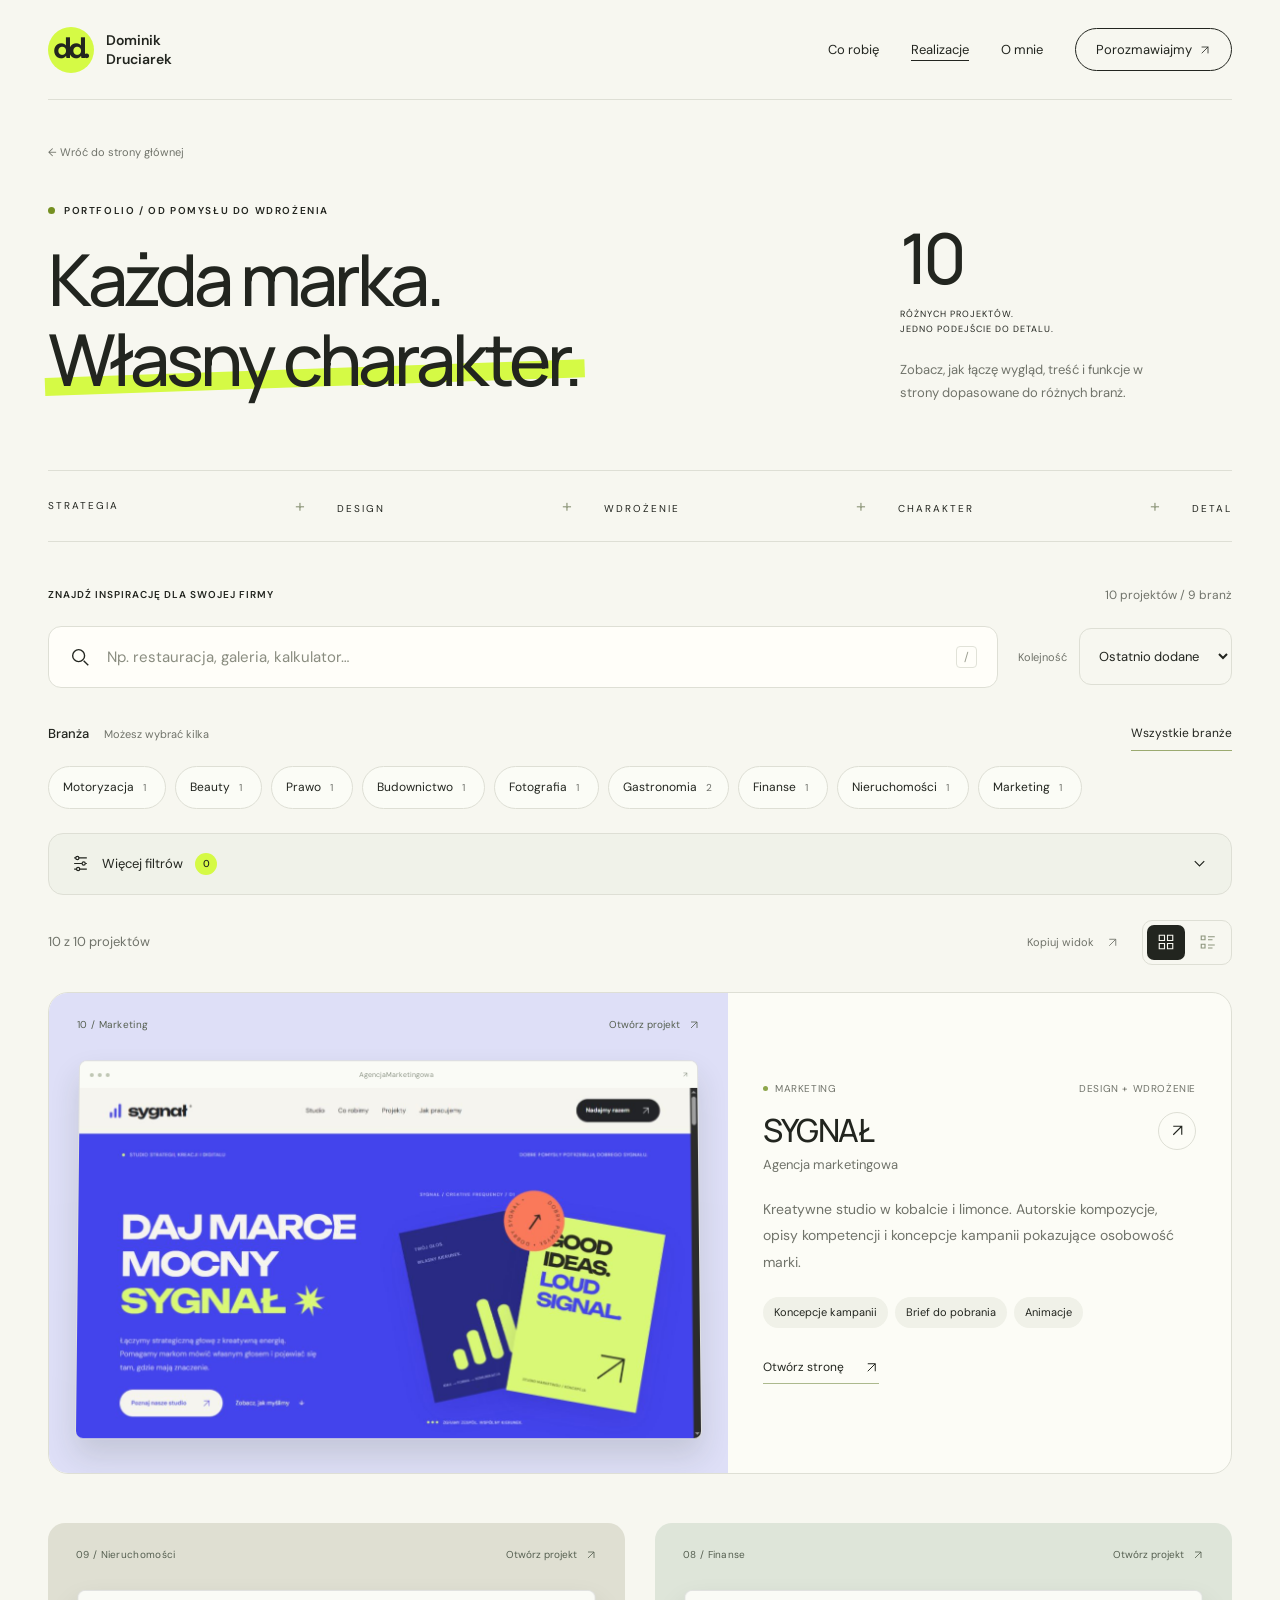
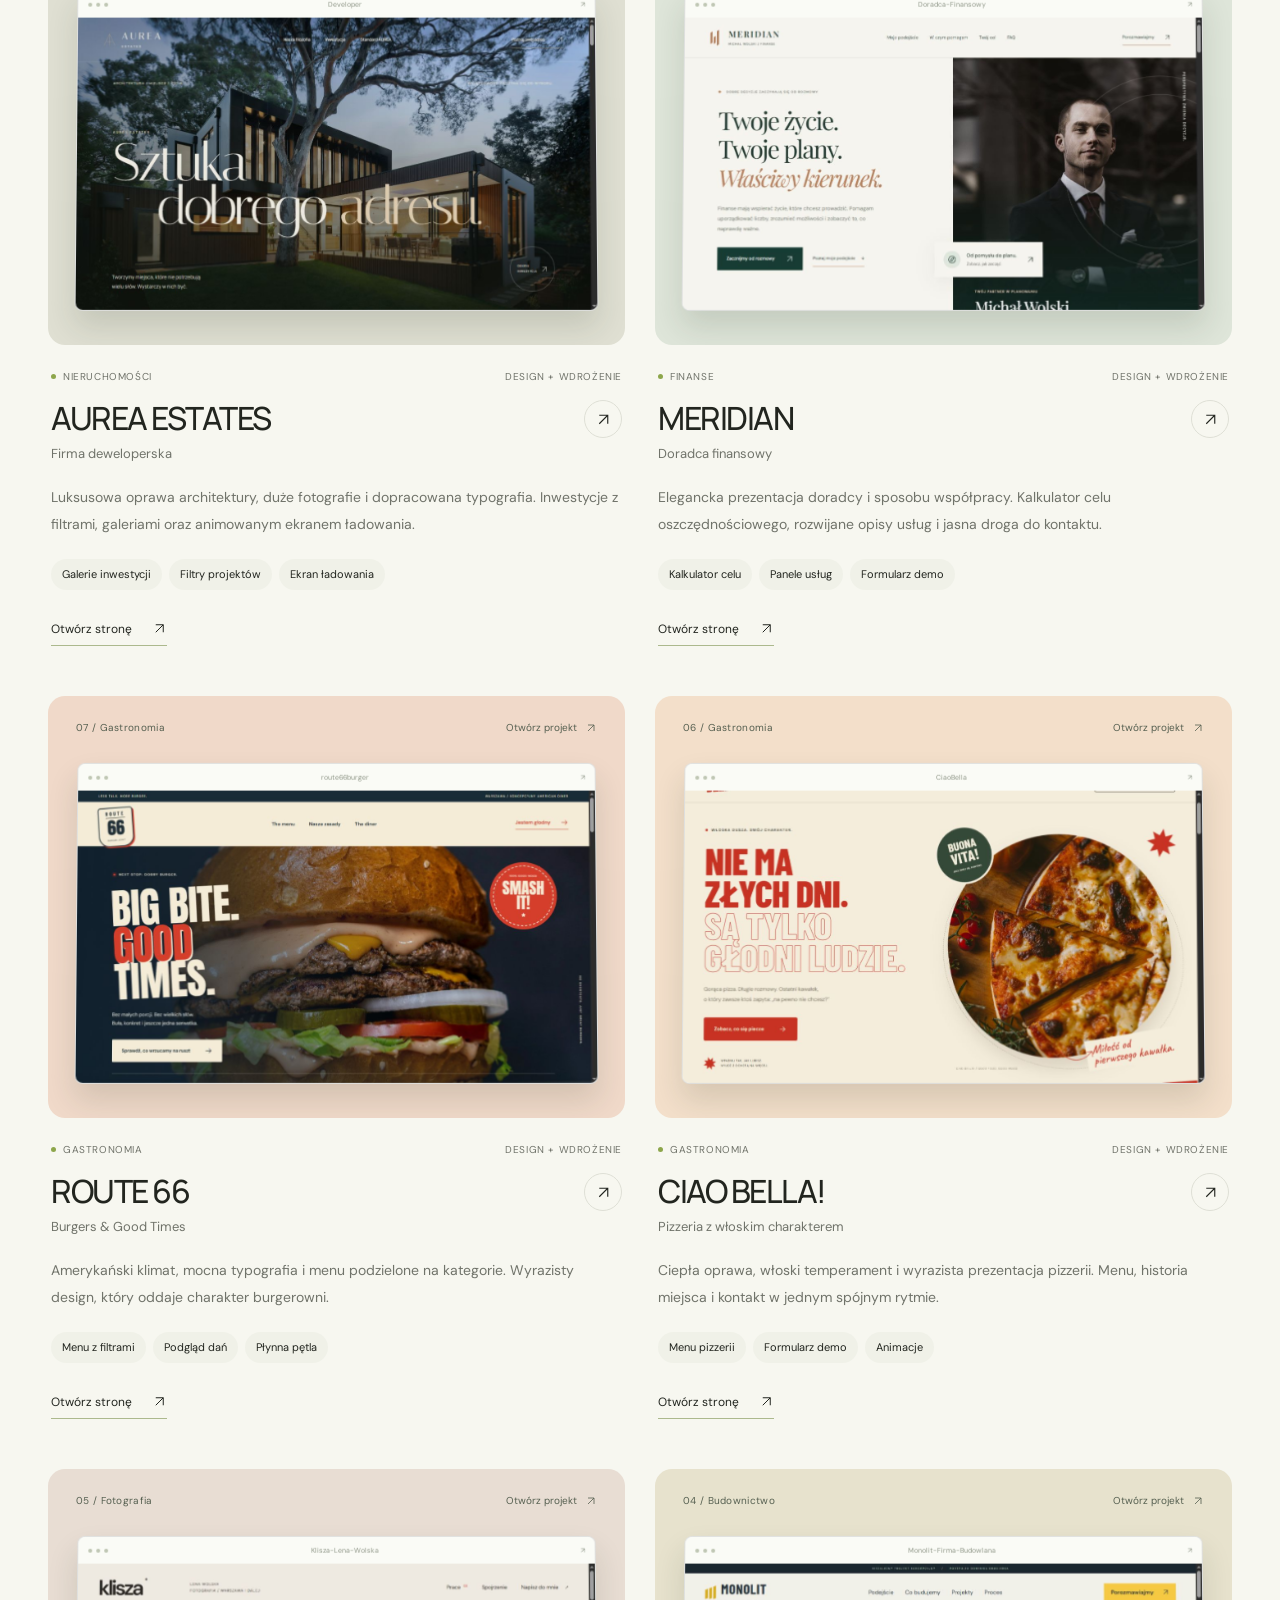
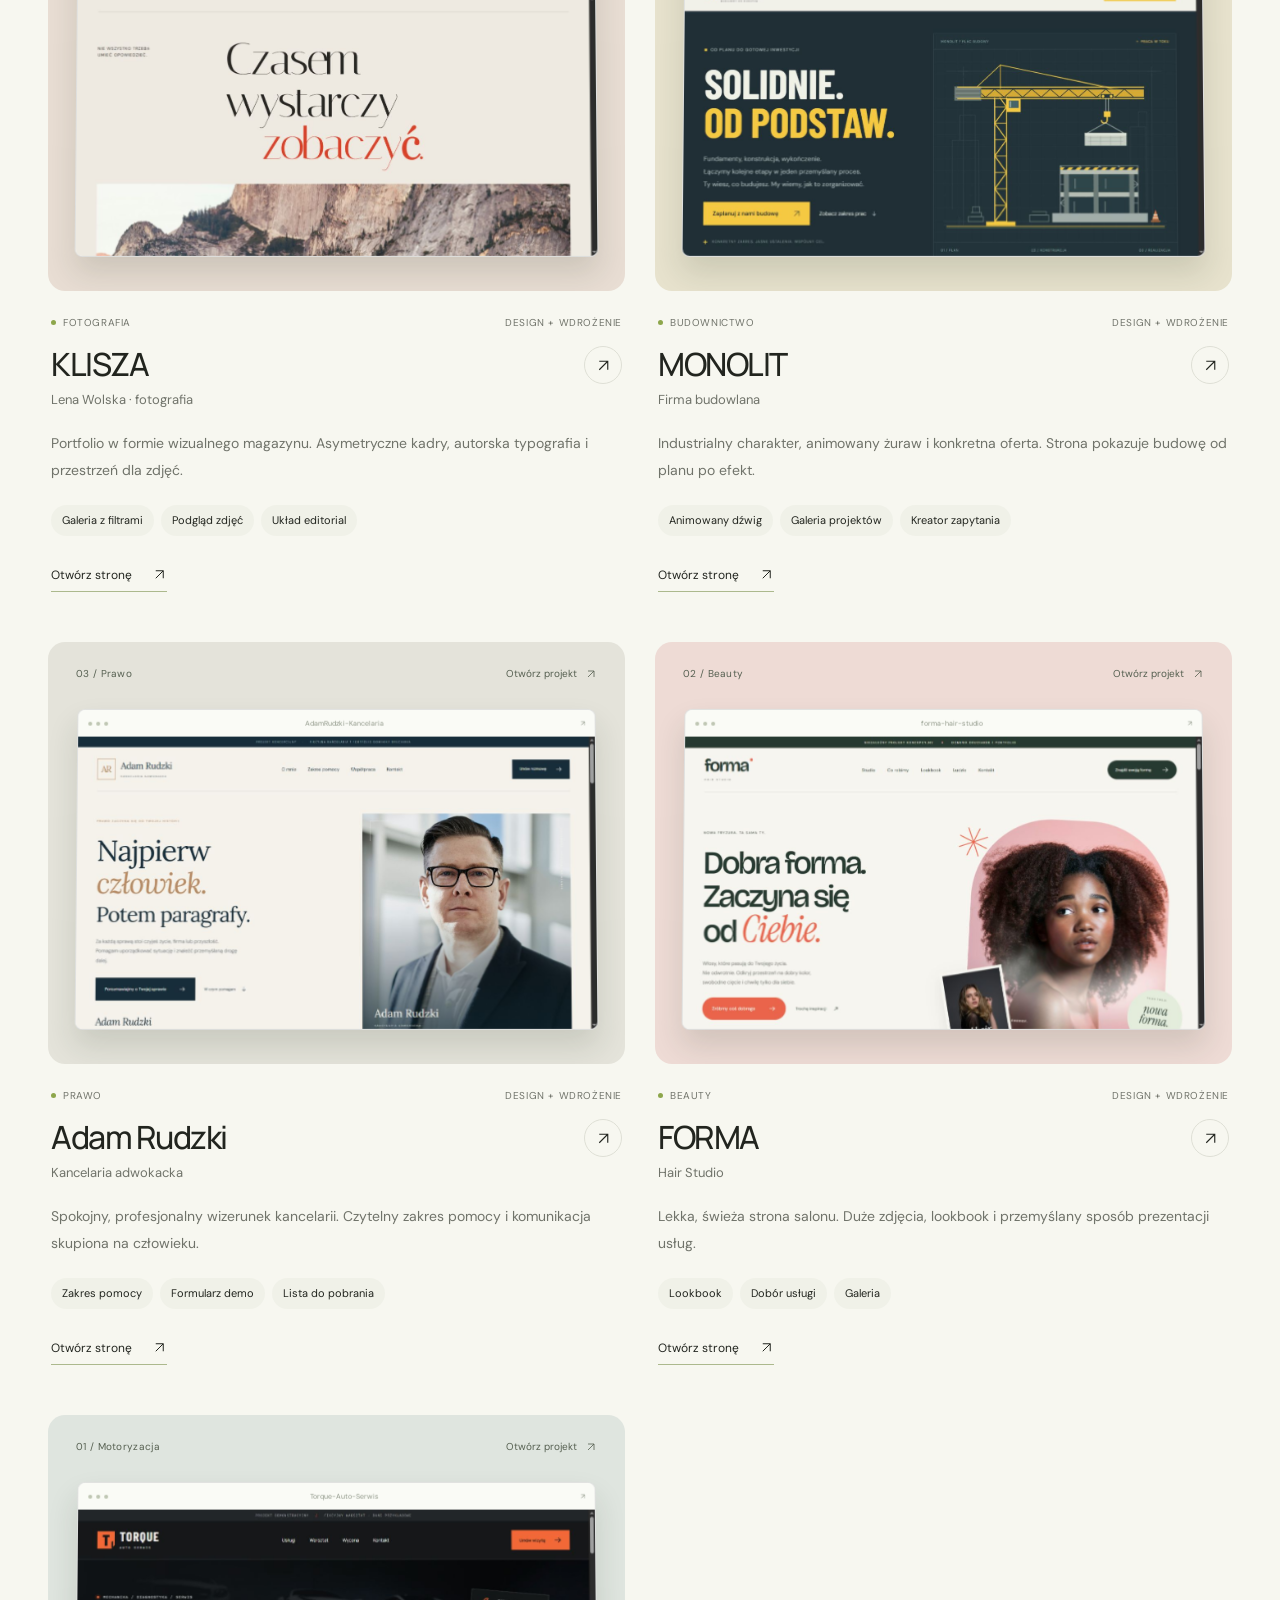
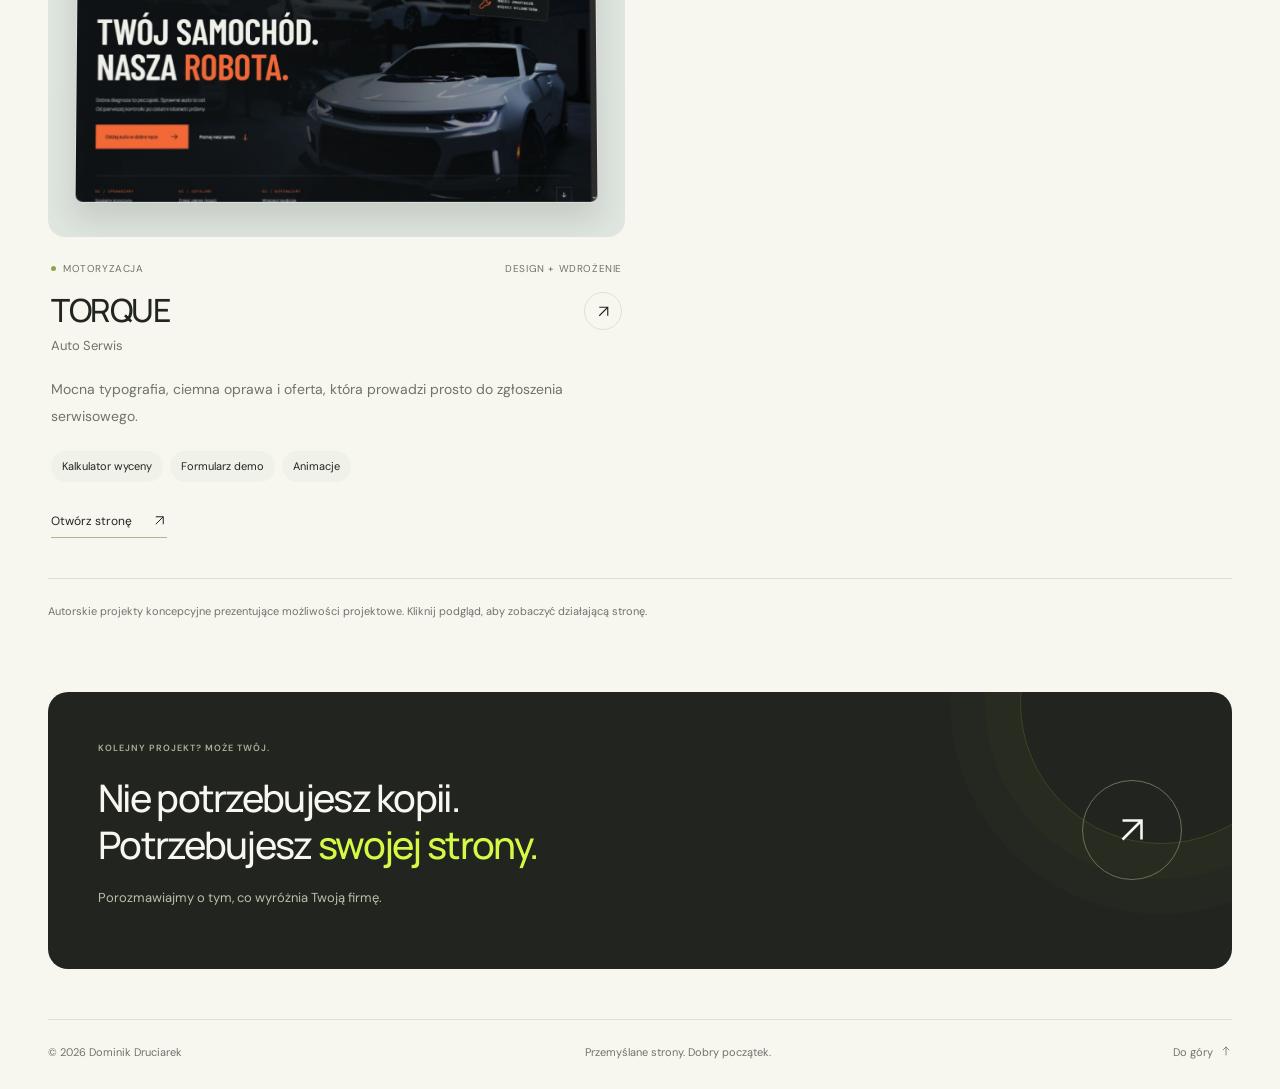
==== commit 54933dff: "Add files via upload" ====
--- a/realizacje.html
+++ b/realizacje.html
@@ -1 +1 @@
-<!doctype html><html lang="pl"><head><meta charset="UTF-8"><meta name="viewport" content="width=device-width,initial-scale=1"><title>Realizacje — Dominik Druciarek</title><meta name="description" content="Poznaj 5 projektów Dominika Druciarka. Przeglądaj strony, filtruj branże i znajdź inspirację dla swojej firmy."><link rel="stylesheet" href="styles.css"><link rel="icon" href="data:image/svg+xml,%3Csvg xmlns='http://www.w3.org/2000/svg' viewBox='0 0 64 64'%3E%3Crect width='64' height='64' rx='18' fill='%23d5fa45'/%3E%3Ctext x='10' y='44' font-size='35' font-family='Arial' font-weight='bold'%3Edd%3C/text%3E%3C/svg%3E"></head><body class="work-page folio-page"><div class="wrap"><header><a class="brand" href="index.html#start" aria-label="Dominik Druciarek, początek strony"><span class="logo">dd.</span><span>Dominik<br>Druciarek</span></a><nav aria-label="Menu główne"><a href="index.html#oferta">Co robię</a><a href="realizacje.html" aria-current="page">Realizacje</a><a href="index.html#o-mnie">O mnie</a><a class="nav-contact" href="index.html#kontakt">Porozmawiajmy <svg xmlns="http://www.w3.org/2000/svg" viewBox="0 0 24 24" class="vector-icon" fill="none" stroke="currentColor" stroke-width="1.6" stroke-linecap="round" stroke-linejoin="round" aria-hidden="true" focusable="false" ><path d="M6 18 18 6M6 6h12v12"/></svg></a></nav></header><main><div class="folio-intro"><a class="back-home" href="index.html#projekty">← Wróć do strony głównej</a><div class="folio-heading"><div><div class="eyebrow"><span class="dot"></span> PORTFOLIO / OD POMYSŁU DO WDROŻENIA</div><h1>Każda marka.<br><span class="highlight">Własny charakter.</span></h1></div><div class="folio-intro-right"><span class="folio-total" data-project-count>5</span><span>RÓŻNYCH PROJEKTÓW.<br>JEDNO PODEJŚCIE DO DETALU.</span><p>Zobacz, jak łączę wygląd, treść i funkcje w strony dopasowane do różnych branż.</p></div></div><div class="folio-marquee" aria-hidden="true"><span>STRATEGIA</span><span>DESIGN</span><span>WDROŻENIE</span><span>CHARAKTER</span><span>DETAL</span></div></div><div class="folio-explorer" id="katalog"><div class="folio-tools"><label class="folio-search"><svg viewBox="0 0 24 24" fill="none" stroke="currentColor" stroke-width="1.5" aria-hidden="true"><circle cx="10.5" cy="10.5" r="6.5"/><path d="m16 16 5 5"/></svg><span class="sr-only">Szukaj projektu, branży lub funkcji</span><input id="project-search" type="search" placeholder="Szukaj projektu, branży lub funkcji…" autocomplete="off"><kbd aria-hidden="true">/</kbd></label><label class="folio-sort"><span>Kolejność</span><select id="project-sort"><option value="default">Domyślna</option><option value="az">Nazwa A–Z</option><option value="za">Nazwa Z–A</option></select></label></div><div class="folio-filter-row"><div class="folio-filters" aria-label="Filtruj realizacje według branży"><button data-industry="all" aria-pressed="true">Wszystkie <span>5</span></button><button data-industry="Motoryzacja" aria-pressed="false">Motoryzacja</button><button data-industry="Beauty" aria-pressed="false">Beauty</button><button data-industry="Prawo" aria-pressed="false">Prawo</button><button data-industry="Budownictwo" aria-pressed="false">Budownictwo</button><button data-industry="Fotografia" aria-pressed="false">Fotografia</button></div><span id="project-results" role="status" aria-live="polite">5 z 5 projektów</span></div><div class="folio-grid"><article class="folio-card page-reveal" data-project="torque" style="--card-tint:#dfe5df"><a class="folio-preview" href="https://dominik201019.github.io/Torque-Auto-Serwis/" target="_blank" rel="noopener noreferrer" aria-label="Otwórz TORQUE — Auto Serwis w nowej karcie"><div class="folio-preview-label"><span>01 / Motoryzacja</span><span>Otwórz projekt <svg class="vector-icon" viewBox="0 0 24 24" fill="none" stroke="currentColor" stroke-width="1.6" aria-hidden="true"><path d="M6 18 18 6M6 6h12v12"/></svg></span></div><div class="folio-browser"><div class="folio-browser-bar" aria-hidden="true"><span><i></i><i></i><i></i></span><span>Torque-Auto-Serwis</span><span>↗</span></div><img src="assets/torque-preview.png" alt="Zrzut strony TORQUE — Auto Serwis" width="1265" height="712" ></div><span class="folio-hover" aria-hidden="true">Zobacz na żywo <svg class="vector-icon" viewBox="0 0 24 24" fill="none" stroke="currentColor" stroke-width="1.6" aria-hidden="true"><path d="M6 18 18 6M6 6h12v12"/></svg></span></a><div class="folio-info"><div class="folio-meta"><span>Motoryzacja</span><span>Design + wdrożenie</span></div><a class="folio-title" href="https://dominik201019.github.io/Torque-Auto-Serwis/" target="_blank" rel="noopener noreferrer"><h2>TORQUE<span>Auto Serwis</span></h2><span class="folio-title-arrow"><svg class="vector-icon" viewBox="0 0 24 24" fill="none" stroke="currentColor" stroke-width="1.6" aria-hidden="true"><path d="M6 18 18 6M6 6h12v12"/></svg></span></a><p>Mocna typografia, ciemna oprawa i oferta, która prowadzi prosto do zgłoszenia serwisowego.</p><ul class="project-tags"><li>Kalkulator wyceny</li><li>Formularz demo</li><li>Animacje</li></ul></div></article><article class="folio-card page-reveal" data-project="forma" style="--card-tint:#eedbd5"><a class="folio-preview" href="https://dominik201019.github.io/forma-hair-studio/" target="_blank" rel="noopener noreferrer" aria-label="Otwórz FORMA — Hair Studio w nowej karcie"><div class="folio-preview-label"><span>02 / Beauty</span><span>Otwórz projekt <svg class="vector-icon" viewBox="0 0 24 24" fill="none" stroke="currentColor" stroke-width="1.6" aria-hidden="true"><path d="M6 18 18 6M6 6h12v12"/></svg></span></div><div class="folio-browser"><div class="folio-browser-bar" aria-hidden="true"><span><i></i><i></i><i></i></span><span>forma-hair-studio</span><span>↗</span></div><img src="assets/forma-preview.png" alt="Zrzut strony FORMA — Hair Studio" width="1265" height="712" ></div><span class="folio-hover" aria-hidden="true">Zobacz na żywo <svg class="vector-icon" viewBox="0 0 24 24" fill="none" stroke="currentColor" stroke-width="1.6" aria-hidden="true"><path d="M6 18 18 6M6 6h12v12"/></svg></span></a><div class="folio-info"><div class="folio-meta"><span>Beauty</span><span>Design + wdrożenie</span></div><a class="folio-title" href="https://dominik201019.github.io/forma-hair-studio/" target="_blank" rel="noopener noreferrer"><h2>FORMA<span>Hair Studio</span></h2><span class="folio-title-arrow"><svg class="vector-icon" viewBox="0 0 24 24" fill="none" stroke="currentColor" stroke-width="1.6" aria-hidden="true"><path d="M6 18 18 6M6 6h12v12"/></svg></span></a><p>Lekka, świeża strona salonu. Duże zdjęcia, lookbook i przemyślany sposób prezentacji usług.</p><ul class="project-tags"><li>Lookbook</li><li>Dobór usługi</li><li>Galeria</li></ul></div></article><article class="folio-card page-reveal" data-project="rudzki" style="--card-tint:#e4e3da"><a class="folio-preview" href="https://dominik201019.github.io/AdamRudzki-Kancelaria/" target="_blank" rel="noopener noreferrer" aria-label="Otwórz Adam Rudzki — Kancelaria adwokacka w nowej karcie"><div class="folio-preview-label"><span>03 / Prawo</span><span>Otwórz projekt <svg class="vector-icon" viewBox="0 0 24 24" fill="none" stroke="currentColor" stroke-width="1.6" aria-hidden="true"><path d="M6 18 18 6M6 6h12v12"/></svg></span></div><div class="folio-browser"><div class="folio-browser-bar" aria-hidden="true"><span><i></i><i></i><i></i></span><span>AdamRudzki-Kancelaria</span><span>↗</span></div><img src="assets/rudzki-preview.png" alt="Zrzut strony Adam Rudzki — Kancelaria adwokacka" width="1265" height="712" loading="lazy"></div><span class="folio-hover" aria-hidden="true">Zobacz na żywo <svg class="vector-icon" viewBox="0 0 24 24" fill="none" stroke="currentColor" stroke-width="1.6" aria-hidden="true"><path d="M6 18 18 6M6 6h12v12"/></svg></span></a><div class="folio-info"><div class="folio-meta"><span>Prawo</span><span>Design + wdrożenie</span></div><a class="folio-title" href="https://dominik201019.github.io/AdamRudzki-Kancelaria/" target="_blank" rel="noopener noreferrer"><h2>Adam Rudzki<span>Kancelaria adwokacka</span></h2><span class="folio-title-arrow"><svg class="vector-icon" viewBox="0 0 24 24" fill="none" stroke="currentColor" stroke-width="1.6" aria-hidden="true"><path d="M6 18 18 6M6 6h12v12"/></svg></span></a><p>Spokojny, profesjonalny wizerunek kancelarii. Czytelny zakres pomocy i komunikacja skupiona na człowieku.</p><ul class="project-tags"><li>Zakres pomocy</li><li>Formularz demo</li><li>Lista do pobrania</li></ul></div></article><article class="folio-card page-reveal" data-project="monolit" style="--card-tint:#e7e2cd"><a class="folio-preview" href="https://dominik201019.github.io/Monolit-Firma-Budowlana/" target="_blank" rel="noopener noreferrer" aria-label="Otwórz MONOLIT — Firma budowlana w nowej karcie"><div class="folio-preview-label"><span>04 / Budownictwo</span><span>Otwórz projekt <svg class="vector-icon" viewBox="0 0 24 24" fill="none" stroke="currentColor" stroke-width="1.6" aria-hidden="true"><path d="M6 18 18 6M6 6h12v12"/></svg></span></div><div class="folio-browser"><div class="folio-browser-bar" aria-hidden="true"><span><i></i><i></i><i></i></span><span>Monolit-Firma-Budowlana</span><span>↗</span></div><img src="assets/monolit-preview.png" alt="Zrzut strony MONOLIT — Firma budowlana" width="1265" height="712" loading="lazy"></div><span class="folio-hover" aria-hidden="true">Zobacz na żywo <svg class="vector-icon" viewBox="0 0 24 24" fill="none" stroke="currentColor" stroke-width="1.6" aria-hidden="true"><path d="M6 18 18 6M6 6h12v12"/></svg></span></a><div class="folio-info"><div class="folio-meta"><span>Budownictwo</span><span>Design + wdrożenie</span></div><a class="folio-title" href="https://dominik201019.github.io/Monolit-Firma-Budowlana/" target="_blank" rel="noopener noreferrer"><h2>MONOLIT<span>Firma budowlana</span></h2><span class="folio-title-arrow"><svg class="vector-icon" viewBox="0 0 24 24" fill="none" stroke="currentColor" stroke-width="1.6" aria-hidden="true"><path d="M6 18 18 6M6 6h12v12"/></svg></span></a><p>Industrialny charakter, animowany żuraw i konkretna oferta. Strona pokazuje budowę od planu po efekt.</p><ul class="project-tags"><li>Animowany dźwig</li><li>Galeria projektów</li><li>Kreator zapytania</li></ul></div></article><article class="folio-card page-reveal" data-project="klisza" style="--card-tint:#e8ddd3"><a class="folio-preview" href="https://dominik201019.github.io/Klisza-Lena-Wolska/" target="_blank" rel="noopener noreferrer" aria-label="Otwórz KLISZA — Lena Wolska · fotografia w nowej karcie"><div class="folio-preview-label"><span>05 / Fotografia</span><span>Otwórz projekt <svg class="vector-icon" viewBox="0 0 24 24" fill="none" stroke="currentColor" stroke-width="1.6" aria-hidden="true"><path d="M6 18 18 6M6 6h12v12"/></svg></span></div><div class="folio-browser"><div class="folio-browser-bar" aria-hidden="true"><span><i></i><i></i><i></i></span><span>Klisza-Lena-Wolska</span><span>↗</span></div><img src="assets/klisza-preview.png" alt="Zrzut strony KLISZA — Lena Wolska · fotografia" width="1265" height="712" loading="lazy"></div><span class="folio-hover" aria-hidden="true">Zobacz na żywo <svg class="vector-icon" viewBox="0 0 24 24" fill="none" stroke="currentColor" stroke-width="1.6" aria-hidden="true"><path d="M6 18 18 6M6 6h12v12"/></svg></span></a><div class="folio-info"><div class="folio-meta"><span>Fotografia</span><span>Design + wdrożenie</span></div><a class="folio-title" href="https://dominik201019.github.io/Klisza-Lena-Wolska/" target="_blank" rel="noopener noreferrer"><h2>KLISZA<span>Lena Wolska · fotografia</span></h2><span class="folio-title-arrow"><svg class="vector-icon" viewBox="0 0 24 24" fill="none" stroke="currentColor" stroke-width="1.6" aria-hidden="true"><path d="M6 18 18 6M6 6h12v12"/></svg></span></a><p>Portfolio w formie wizualnego magazynu. Asymetryczne kadry, autorska typografia i przestrzeń dla zdjęć.</p><ul class="project-tags"><li>Galeria z filtrami</li><li>Podgląd zdjęć</li><li>Układ editorial</li></ul></div></article></div><div class="folio-empty" hidden><span class="empty-symbol" aria-hidden="true">?</span><h2>Jeszcze nie ten kadr.</h2><p>Nie ma projektu pasującego do tych kryteriów.<br>Spróbuj innej frazy albo pokaż wszystkie realizacje.</p><button class="button" id="reset-projects">Pokaż wszystkie projekty <svg class="vector-icon" viewBox="0 0 24 24" fill="none" stroke="currentColor" stroke-width="1.6" aria-hidden="true"><path d="M6 18 18 6M6 6h12v12"/></svg></button></div><p class="folio-note">Autorskie projekty koncepcyjne prezentujące możliwości projektowe. Kliknij podgląd, aby zobaczyć działającą stronę.</p></div><div class="folio-outro"><div><span class="eyebrow">KOLEJNY PROJEKT? MOŻE TWÓJ.</span><h2>Nie potrzebujesz kopii.<br>Potrzebujesz <span>swojej strony.</span></h2><p>Porozmawiajmy o tym, co wyróżnia Twoją firmę.</p></div><a href="index.html#kontakt" class="folio-outro-link" aria-label="Przejdź do kontaktu"><svg class="vector-icon" viewBox="0 0 24 24" fill="none" stroke="currentColor" stroke-width="1.6" aria-hidden="true"><path d="M6 18 18 6M6 6h12v12"/></svg></a></div></main><footer><span>© <span id="year">2026</span> Dominik Druciarek</span><span>Przemyślane strony. Dobry początek.</span><a href="index.html#start">Do góry <svg xmlns="http://www.w3.org/2000/svg" viewBox="0 0 24 24" class="vector-icon" fill="none" stroke="currentColor" stroke-width="1.6" stroke-linecap="round" stroke-linejoin="round" aria-hidden="true" focusable="false" ><path d="M12 20V4m-6 6 6-6 6 6"/></svg></a></footer></div><script src="projects.js" defer></script><script src="realizacje.js" defer></script></body></html>+<!doctype html><html lang="pl"><head><meta charset="UTF-8"><meta name="viewport" content="width=device-width,initial-scale=1"><title>Realizacje — Dominik Druciarek</title><meta name="description" content="Poznaj 10 projektów Dominika Druciarka. Przeglądaj strony, filtruj branże i znajdź inspirację dla swojej firmy."><link rel="stylesheet" href="styles.css"><link rel="stylesheet" href="catalog-enhancements.css"><link rel="icon" href="data:image/svg+xml,%3Csvg xmlns='http://www.w3.org/2000/svg' viewBox='0 0 64 64'%3E%3Crect width='64' height='64' rx='18' fill='%23d5fa45'/%3E%3Ctext x='10' y='44' font-size='35' font-family='Arial' font-weight='bold'%3Edd%3C/text%3E%3C/svg%3E"></head><body class="work-page folio-page"><div class="wrap"><header><a class="brand" href="index.html#start" aria-label="Dominik Druciarek, początek strony"><span class="logo">dd.</span><span>Dominik<br>Druciarek</span></a><nav aria-label="Menu główne"><a href="index.html#oferta">Co robię</a><a href="realizacje.html" aria-current="page">Realizacje</a><a href="index.html#o-mnie">O mnie</a><a class="nav-contact" href="index.html#kontakt">Porozmawiajmy <svg xmlns="http://www.w3.org/2000/svg" viewBox="0 0 24 24" class="vector-icon" fill="none" stroke="currentColor" stroke-width="1.6" stroke-linecap="round" stroke-linejoin="round" aria-hidden="true" focusable="false" ><path d="M6 18 18 6M6 6h12v12"/></svg></a></nav></header><main><div class="folio-intro"><a class="back-home" href="index.html#projekty">← Wróć do strony głównej</a><div class="folio-heading"><div><div class="eyebrow"><span class="dot"></span> PORTFOLIO / OD POMYSŁU DO WDROŻENIA</div><h1>Każda marka.<br><span class="highlight">Własny charakter.</span></h1></div><div class="folio-intro-right"><span class="folio-total" data-project-count>10</span><span>RÓŻNYCH PROJEKTÓW.<br>JEDNO PODEJŚCIE DO DETALU.</span><p>Zobacz, jak łączę wygląd, treść i funkcje w strony dopasowane do różnych branż.</p></div></div><div class="folio-marquee" aria-hidden="true"><span>STRATEGIA</span><span>DESIGN</span><span>WDROŻENIE</span><span>CHARAKTER</span><span>DETAL</span></div></div><div class="folio-explorer" id="katalog"><div class="explorer-intro"><span class="eyebrow">ZNAJDŹ INSPIRACJĘ DLA SWOJEJ FIRMY</span><span>10 projektów / 9 branż</span></div><div class="folio-tools"><label class="folio-search"><svg viewBox="0 0 24 24" fill="none" stroke="currentColor" stroke-width="1.5" aria-hidden="true"><circle cx="10.5" cy="10.5" r="6.5"/><path d="m16 16 5 5"/></svg><span class="sr-only">Szukaj projektu, branży lub funkcji</span><input id="project-search" type="search" placeholder="Np. restauracja, galeria, kalkulator…" autocomplete="off" aria-controls="project-grid"><kbd aria-hidden="true">/</kbd></label><label class="folio-sort"><span>Kolejność</span><select id="project-sort"><option value="newest">Ostatnio dodane</option><option value="oldest">Pierwsze dodane</option><option value="az">Nazwa A–Z</option><option value="za">Nazwa Z–A</option></select></label></div><div class="industry-heading"><span>Branża <small>Możesz wybrać kilka</small></span><button id="all-industries" type="button" aria-pressed="true">Wszystkie branże</button></div><div class="folio-filters sector-filters" aria-label="Wybierz branże"><label class="filter-chip"><input type="checkbox" name="industry" value="Motoryzacja"><span>Motoryzacja</span><small data-industry-count="Motoryzacja">1</small></label><label class="filter-chip"><input type="checkbox" name="industry" value="Beauty"><span>Beauty</span><small data-industry-count="Beauty">1</small></label><label class="filter-chip"><input type="checkbox" name="industry" value="Prawo"><span>Prawo</span><small data-industry-count="Prawo">1</small></label><label class="filter-chip"><input type="checkbox" name="industry" value="Budownictwo"><span>Budownictwo</span><small data-industry-count="Budownictwo">1</small></label><label class="filter-chip"><input type="checkbox" name="industry" value="Fotografia"><span>Fotografia</span><small data-industry-count="Fotografia">1</small></label><label class="filter-chip"><input type="checkbox" name="industry" value="Gastronomia"><span>Gastronomia</span><small data-industry-count="Gastronomia">2</small></label><label class="filter-chip"><input type="checkbox" name="industry" value="Finanse"><span>Finanse</span><small data-industry-count="Finanse">1</small></label><label class="filter-chip"><input type="checkbox" name="industry" value="Nieruchomości"><span>Nieruchomości</span><small data-industry-count="Nieruchomości">1</small></label><label class="filter-chip"><input type="checkbox" name="industry" value="Marketing"><span>Marketing</span><small data-industry-count="Marketing">1</small></label></div><details class="advanced-filters" id="advanced-filters"><summary><span><svg viewBox="0 0 24 24" fill="none" stroke="currentColor" stroke-width="1.5" aria-hidden="true"><path d="M4 5h16M4 12h16M4 19h16"/><circle cx="8" cy="5" r="2" fill="var(--paper)"/><circle cx="16" cy="12" r="2" fill="var(--paper)"/><circle cx="9" cy="19" r="2" fill="var(--paper)"/></svg>Więcej filtrów <b id="advanced-count" hidden>0</b></span><svg viewBox="0 0 24 24" fill="none" stroke="currentColor" stroke-width="1.5" aria-hidden="true"><path d="m6 9 6 6 6-6"/></svg></summary><div class="advanced-content"><fieldset class="feature-field"><legend>Co ma mieć strona?</legend><p>Wybierz funkcje, które chcesz zobaczyć w projektach.</p><div class="feature-options"><label class="feature-option"><input type="checkbox" name="feature" value="animacje"><span>Animacje</span><small data-feature-count="animacje">10</small></label><label class="feature-option"><input type="checkbox" name="feature" value="formularz"><span>Formularz kontaktowy</span><small data-feature-count="formularz">8</small></label><label class="feature-option"><input type="checkbox" name="feature" value="galeria"><span>Galeria zdjęć</span><small data-feature-count="galeria">4</small></label><label class="feature-option"><input type="checkbox" name="feature" value="kalkulator"><span>Kalkulator</span><small data-feature-count="kalkulator">2</small></label><label class="feature-option"><input type="checkbox" name="feature" value="menu"><span>Menu gastronomiczne</span><small data-feature-count="menu">2</small></label><label class="feature-option"><input type="checkbox" name="feature" value="filtry"><span>Filtrowanie treści</span><small data-feature-count="filtry">3</small></label><label class="feature-option"><input type="checkbox" name="feature" value="pliki"><span>Pliki do pobrania</span><small data-feature-count="pliki">2</small></label><label class="feature-option"><input type="checkbox" name="feature" value="projekty"><span>Prezentacja projektów</span><small data-feature-count="projekty">3</small></label></div><label class="feature-logic">Łączenie wybranych funkcji<select id="feature-logic"><option value="all">Wszystkie wybrane funkcje</option><option value="any">Dowolna z wybranych funkcji</option></select></label></fieldset><div class="style-field"><label for="project-style">Jaki charakter strony?</label><select id="project-style"><option value="all">Dowolny styl</option><option value="minimalizm">Minimalistyczny</option><option value="wyrazisty">Wyrazisty</option><option value="elegancki">Elegancki</option><option value="naturalny">Naturalny</option><option value="industrialny">Industrialny</option><option value="editorial">Editorial</option><option value="retro">Retro</option><option value="premium">Premium / luxury</option><option value="kreatywny">Kreatywny</option></select><div class="filter-hint"><span class="filter-hint-symbol" aria-hidden="true">+</span><p>Branże łączą się jako „lub”. Wyszukiwanie, funkcje i styl zawężają wynik razem.</p></div></div></div></details><div class="active-filter-row" id="active-filter-row" hidden><div id="active-filters" aria-label="Aktywne filtry"></div><button id="clear-filters" type="button">Wyczyść filtry</button></div><div class="results-bar"><span id="project-results" role="status" aria-live="polite" aria-atomic="true">10 z 10 projektów</span><div class="result-actions"><button class="copy-filter-link" id="copy-filter-link" type="button">Kopiuj widok <svg class="vector-icon" viewBox="0 0 24 24" fill="none" stroke="currentColor" stroke-width="1.6" aria-hidden="true"><path d="M6 18 18 6M6 6h12v12"/></svg></button><div class="view-toggle" aria-label="Sposób wyświetlania"><button data-view="grid" type="button" aria-pressed="true" aria-label="Widok siatki"><svg viewBox="0 0 24 24" fill="none" stroke="currentColor" stroke-width="1.5" aria-hidden="true"><path d="M3 3h7v7H3zM14 3h7v7h-7zM3 14h7v7H3zM14 14h7v7h-7z"/></svg></button><button data-view="list" type="button" aria-pressed="false" aria-label="Widok listy"><svg viewBox="0 0 24 24" fill="none" stroke="currentColor" stroke-width="1.5" aria-hidden="true"><path d="M3 4h5v5H3zM3 15h5v5H3zM12 5h9M12 9h6M12 16h9M12 20h6"/></svg></button></div></div></div><p id="copy-status" class="copy-status" role="status" aria-live="polite"></p><label id="copy-fallback" hidden>Skopiuj adres widoku<input id="copy-url" readonly></label><noscript><p class="folio-note">Włącz JavaScript, aby używać filtrów. Wszystkie projekty są dostępne poniżej.</p></noscript><div id="project-grid" class="folio-grid"><article class="folio-card page-reveal" data-project="sygnal" style="--card-tint:#dedff7"><a class="folio-preview" href="https://dominik201019.github.io/AgencjaMarketingowa/" target="_blank" rel="noopener noreferrer" aria-label="Otwórz SYGNAŁ — Agencja marketingowa w nowej karcie"><div class="folio-preview-label"><span>10 / Marketing</span><span>Otwórz projekt <svg class="vector-icon" viewBox="0 0 24 24" fill="none" stroke="currentColor" stroke-width="1.6" aria-hidden="true"><path d="M6 18 18 6M6 6h12v12"/></svg></span></div><div class="folio-browser"><div class="folio-browser-bar" aria-hidden="true"><span><i></i><i></i><i></i></span><span>AgencjaMarketingowa</span><span>↗</span></div><img src="assets/sygnal-preview.png" alt="Podgląd strony SYGNAŁ — Agencja marketingowa" width="1265" height="712" ></div><span class="folio-hover" aria-hidden="true">Zobacz na żywo <svg class="vector-icon" viewBox="0 0 24 24" fill="none" stroke="currentColor" stroke-width="1.6" aria-hidden="true"><path d="M6 18 18 6M6 6h12v12"/></svg></span></a><div class="folio-info"><div class="folio-meta"><span>Marketing</span><span>Design + wdrożenie</span></div><a class="folio-title" href="https://dominik201019.github.io/AgencjaMarketingowa/" target="_blank" rel="noopener noreferrer"><h2>SYGNAŁ<span>Agencja marketingowa</span></h2><span class="folio-title-arrow"><svg class="vector-icon" viewBox="0 0 24 24" fill="none" stroke="currentColor" stroke-width="1.6" aria-hidden="true"><path d="M6 18 18 6M6 6h12v12"/></svg></span></a><p>Kreatywne studio w kobalcie i limonce. Autorskie kompozycje, opisy kompetencji i koncepcje kampanii pokazujące osobowość marki.</p><ul class="project-tags"><li>Koncepcje kampanii</li><li>Brief do pobrania</li><li>Animacje</li></ul><a class="folio-detail-link" href="https://dominik201019.github.io/AgencjaMarketingowa/" target="_blank" rel="noopener noreferrer">Otwórz stronę <svg class="vector-icon" viewBox="0 0 24 24" fill="none" stroke="currentColor" stroke-width="1.6" aria-hidden="true"><path d="M6 18 18 6M6 6h12v12"/></svg><span class="sr-only"> SYGNAŁ w nowej karcie</span></a></div></article><article class="folio-card page-reveal" data-project="aurea" style="--card-tint:#dfdfd2"><a class="folio-preview" href="https://dominik201019.github.io/Developer/" target="_blank" rel="noopener noreferrer" aria-label="Otwórz AUREA ESTATES — Firma deweloperska w nowej karcie"><div class="folio-preview-label"><span>09 / Nieruchomości</span><span>Otwórz projekt <svg class="vector-icon" viewBox="0 0 24 24" fill="none" stroke="currentColor" stroke-width="1.6" aria-hidden="true"><path d="M6 18 18 6M6 6h12v12"/></svg></span></div><div class="folio-browser"><div class="folio-browser-bar" aria-hidden="true"><span><i></i><i></i><i></i></span><span>Developer</span><span>↗</span></div><img src="assets/aurea-preview.png" alt="Podgląd strony AUREA ESTATES — Firma deweloperska" width="1265" height="712" ></div><span class="folio-hover" aria-hidden="true">Zobacz na żywo <svg class="vector-icon" viewBox="0 0 24 24" fill="none" stroke="currentColor" stroke-width="1.6" aria-hidden="true"><path d="M6 18 18 6M6 6h12v12"/></svg></span></a><div class="folio-info"><div class="folio-meta"><span>Nieruchomości</span><span>Design + wdrożenie</span></div><a class="folio-title" href="https://dominik201019.github.io/Developer/" target="_blank" rel="noopener noreferrer"><h2>AUREA ESTATES<span>Firma deweloperska</span></h2><span class="folio-title-arrow"><svg class="vector-icon" viewBox="0 0 24 24" fill="none" stroke="currentColor" stroke-width="1.6" aria-hidden="true"><path d="M6 18 18 6M6 6h12v12"/></svg></span></a><p>Luksusowa oprawa architektury, duże fotografie i dopracowana typografia. Inwestycje z filtrami, galeriami oraz animowanym ekranem ładowania.</p><ul class="project-tags"><li>Galerie inwestycji</li><li>Filtry projektów</li><li>Ekran ładowania</li></ul><a class="folio-detail-link" href="https://dominik201019.github.io/Developer/" target="_blank" rel="noopener noreferrer">Otwórz stronę <svg class="vector-icon" viewBox="0 0 24 24" fill="none" stroke="currentColor" stroke-width="1.6" aria-hidden="true"><path d="M6 18 18 6M6 6h12v12"/></svg><span class="sr-only"> AUREA ESTATES w nowej karcie</span></a></div></article><article class="folio-card page-reveal" data-project="meridian" style="--card-tint:#dee5d9"><a class="folio-preview" href="https://dominik201019.github.io/Doradca-Finansowy/" target="_blank" rel="noopener noreferrer" aria-label="Otwórz MERIDIAN — Doradca finansowy w nowej karcie"><div class="folio-preview-label"><span>08 / Finanse</span><span>Otwórz projekt <svg class="vector-icon" viewBox="0 0 24 24" fill="none" stroke="currentColor" stroke-width="1.6" aria-hidden="true"><path d="M6 18 18 6M6 6h12v12"/></svg></span></div><div class="folio-browser"><div class="folio-browser-bar" aria-hidden="true"><span><i></i><i></i><i></i></span><span>Doradca-Finansowy</span><span>↗</span></div><img src="assets/meridian-preview.png" alt="Podgląd strony MERIDIAN — Doradca finansowy" width="1265" height="712" loading="lazy"></div><span class="folio-hover" aria-hidden="true">Zobacz na żywo <svg class="vector-icon" viewBox="0 0 24 24" fill="none" stroke="currentColor" stroke-width="1.6" aria-hidden="true"><path d="M6 18 18 6M6 6h12v12"/></svg></span></a><div class="folio-info"><div class="folio-meta"><span>Finanse</span><span>Design + wdrożenie</span></div><a class="folio-title" href="https://dominik201019.github.io/Doradca-Finansowy/" target="_blank" rel="noopener noreferrer"><h2>MERIDIAN<span>Doradca finansowy</span></h2><span class="folio-title-arrow"><svg class="vector-icon" viewBox="0 0 24 24" fill="none" stroke="currentColor" stroke-width="1.6" aria-hidden="true"><path d="M6 18 18 6M6 6h12v12"/></svg></span></a><p>Elegancka prezentacja doradcy i sposobu współpracy. Kalkulator celu oszczędnościowego, rozwijane opisy usług i jasna droga do kontaktu.</p><ul class="project-tags"><li>Kalkulator celu</li><li>Panele usług</li><li>Formularz demo</li></ul><a class="folio-detail-link" href="https://dominik201019.github.io/Doradca-Finansowy/" target="_blank" rel="noopener noreferrer">Otwórz stronę <svg class="vector-icon" viewBox="0 0 24 24" fill="none" stroke="currentColor" stroke-width="1.6" aria-hidden="true"><path d="M6 18 18 6M6 6h12v12"/></svg><span class="sr-only"> MERIDIAN w nowej karcie</span></a></div></article><article class="folio-card page-reveal" data-project="route" style="--card-tint:#f0d9c9"><a class="folio-preview" href="https://dominik201019.github.io/route66burger/" target="_blank" rel="noopener noreferrer" aria-label="Otwórz ROUTE 66 — Burgers &amp; Good Times w nowej karcie"><div class="folio-preview-label"><span>07 / Gastronomia</span><span>Otwórz projekt <svg class="vector-icon" viewBox="0 0 24 24" fill="none" stroke="currentColor" stroke-width="1.6" aria-hidden="true"><path d="M6 18 18 6M6 6h12v12"/></svg></span></div><div class="folio-browser"><div class="folio-browser-bar" aria-hidden="true"><span><i></i><i></i><i></i></span><span>route66burger</span><span>↗</span></div><img src="assets/route-preview.png" alt="Podgląd strony ROUTE 66 — Burgers &amp; Good Times" width="1265" height="712" loading="lazy"></div><span class="folio-hover" aria-hidden="true">Zobacz na żywo <svg class="vector-icon" viewBox="0 0 24 24" fill="none" stroke="currentColor" stroke-width="1.6" aria-hidden="true"><path d="M6 18 18 6M6 6h12v12"/></svg></span></a><div class="folio-info"><div class="folio-meta"><span>Gastronomia</span><span>Design + wdrożenie</span></div><a class="folio-title" href="https://dominik201019.github.io/route66burger/" target="_blank" rel="noopener noreferrer"><h2>ROUTE 66<span>Burgers &amp; Good Times</span></h2><span class="folio-title-arrow"><svg class="vector-icon" viewBox="0 0 24 24" fill="none" stroke="currentColor" stroke-width="1.6" aria-hidden="true"><path d="M6 18 18 6M6 6h12v12"/></svg></span></a><p>Amerykański klimat, mocna typografia i menu podzielone na kategorie. Wyrazisty design, który oddaje charakter burgerowni.</p><ul class="project-tags"><li>Menu z filtrami</li><li>Podgląd dań</li><li>Płynna pętla</li></ul><a class="folio-detail-link" href="https://dominik201019.github.io/route66burger/" target="_blank" rel="noopener noreferrer">Otwórz stronę <svg class="vector-icon" viewBox="0 0 24 24" fill="none" stroke="currentColor" stroke-width="1.6" aria-hidden="true"><path d="M6 18 18 6M6 6h12v12"/></svg><span class="sr-only"> ROUTE 66 w nowej karcie</span></a></div></article><article class="folio-card page-reveal" data-project="ciao" style="--card-tint:#f3dfca"><a class="folio-preview" href="https://dominik201019.github.io/CiaoBella/" target="_blank" rel="noopener noreferrer" aria-label="Otwórz CIAO BELLA! — Pizzeria z włoskim charakterem w nowej karcie"><div class="folio-preview-label"><span>06 / Gastronomia</span><span>Otwórz projekt <svg class="vector-icon" viewBox="0 0 24 24" fill="none" stroke="currentColor" stroke-width="1.6" aria-hidden="true"><path d="M6 18 18 6M6 6h12v12"/></svg></span></div><div class="folio-browser"><div class="folio-browser-bar" aria-hidden="true"><span><i></i><i></i><i></i></span><span>CiaoBella</span><span>↗</span></div><img src="assets/ciao-preview.png" alt="Podgląd strony CIAO BELLA! — Pizzeria z włoskim charakterem" width="1265" height="712" loading="lazy"></div><span class="folio-hover" aria-hidden="true">Zobacz na żywo <svg class="vector-icon" viewBox="0 0 24 24" fill="none" stroke="currentColor" stroke-width="1.6" aria-hidden="true"><path d="M6 18 18 6M6 6h12v12"/></svg></span></a><div class="folio-info"><div class="folio-meta"><span>Gastronomia</span><span>Design + wdrożenie</span></div><a class="folio-title" href="https://dominik201019.github.io/CiaoBella/" target="_blank" rel="noopener noreferrer"><h2>CIAO BELLA!<span>Pizzeria z włoskim charakterem</span></h2><span class="folio-title-arrow"><svg class="vector-icon" viewBox="0 0 24 24" fill="none" stroke="currentColor" stroke-width="1.6" aria-hidden="true"><path d="M6 18 18 6M6 6h12v12"/></svg></span></a><p>Ciepła oprawa, włoski temperament i wyrazista prezentacja pizzerii. Menu, historia miejsca i kontakt w jednym spójnym rytmie.</p><ul class="project-tags"><li>Menu pizzerii</li><li>Formularz demo</li><li>Animacje</li></ul><a class="folio-detail-link" href="https://dominik201019.github.io/CiaoBella/" target="_blank" rel="noopener noreferrer">Otwórz stronę <svg class="vector-icon" viewBox="0 0 24 24" fill="none" stroke="currentColor" stroke-width="1.6" aria-hidden="true"><path d="M6 18 18 6M6 6h12v12"/></svg><span class="sr-only"> CIAO BELLA! w nowej karcie</span></a></div></article><article class="folio-card page-reveal" data-project="klisza" style="--card-tint:#e8ddd3"><a class="folio-preview" href="https://dominik201019.github.io/Klisza-Lena-Wolska/" target="_blank" rel="noopener noreferrer" aria-label="Otwórz KLISZA — Lena Wolska · fotografia w nowej karcie"><div class="folio-preview-label"><span>05 / Fotografia</span><span>Otwórz projekt <svg class="vector-icon" viewBox="0 0 24 24" fill="none" stroke="currentColor" stroke-width="1.6" aria-hidden="true"><path d="M6 18 18 6M6 6h12v12"/></svg></span></div><div class="folio-browser"><div class="folio-browser-bar" aria-hidden="true"><span><i></i><i></i><i></i></span><span>Klisza-Lena-Wolska</span><span>↗</span></div><img src="assets/klisza-preview.png" alt="Podgląd strony KLISZA — Lena Wolska · fotografia" width="1265" height="712" loading="lazy"></div><span class="folio-hover" aria-hidden="true">Zobacz na żywo <svg class="vector-icon" viewBox="0 0 24 24" fill="none" stroke="currentColor" stroke-width="1.6" aria-hidden="true"><path d="M6 18 18 6M6 6h12v12"/></svg></span></a><div class="folio-info"><div class="folio-meta"><span>Fotografia</span><span>Design + wdrożenie</span></div><a class="folio-title" href="https://dominik201019.github.io/Klisza-Lena-Wolska/" target="_blank" rel="noopener noreferrer"><h2>KLISZA<span>Lena Wolska · fotografia</span></h2><span class="folio-title-arrow"><svg class="vector-icon" viewBox="0 0 24 24" fill="none" stroke="currentColor" stroke-width="1.6" aria-hidden="true"><path d="M6 18 18 6M6 6h12v12"/></svg></span></a><p>Portfolio w formie wizualnego magazynu. Asymetryczne kadry, autorska typografia i przestrzeń dla zdjęć.</p><ul class="project-tags"><li>Galeria z filtrami</li><li>Podgląd zdjęć</li><li>Układ editorial</li></ul><a class="folio-detail-link" href="https://dominik201019.github.io/Klisza-Lena-Wolska/" target="_blank" rel="noopener noreferrer">Otwórz stronę <svg class="vector-icon" viewBox="0 0 24 24" fill="none" stroke="currentColor" stroke-width="1.6" aria-hidden="true"><path d="M6 18 18 6M6 6h12v12"/></svg><span class="sr-only"> KLISZA w nowej karcie</span></a></div></article><article class="folio-card page-reveal" data-project="monolit" style="--card-tint:#e7e2cd"><a class="folio-preview" href="https://dominik201019.github.io/Monolit-Firma-Budowlana/" target="_blank" rel="noopener noreferrer" aria-label="Otwórz MONOLIT — Firma budowlana w nowej karcie"><div class="folio-preview-label"><span>04 / Budownictwo</span><span>Otwórz projekt <svg class="vector-icon" viewBox="0 0 24 24" fill="none" stroke="currentColor" stroke-width="1.6" aria-hidden="true"><path d="M6 18 18 6M6 6h12v12"/></svg></span></div><div class="folio-browser"><div class="folio-browser-bar" aria-hidden="true"><span><i></i><i></i><i></i></span><span>Monolit-Firma-Budowlana</span><span>↗</span></div><img src="assets/monolit-preview.png" alt="Podgląd strony MONOLIT — Firma budowlana" width="1265" height="712" loading="lazy"></div><span class="folio-hover" aria-hidden="true">Zobacz na żywo <svg class="vector-icon" viewBox="0 0 24 24" fill="none" stroke="currentColor" stroke-width="1.6" aria-hidden="true"><path d="M6 18 18 6M6 6h12v12"/></svg></span></a><div class="folio-info"><div class="folio-meta"><span>Budownictwo</span><span>Design + wdrożenie</span></div><a class="folio-title" href="https://dominik201019.github.io/Monolit-Firma-Budowlana/" target="_blank" rel="noopener noreferrer"><h2>MONOLIT<span>Firma budowlana</span></h2><span class="folio-title-arrow"><svg class="vector-icon" viewBox="0 0 24 24" fill="none" stroke="currentColor" stroke-width="1.6" aria-hidden="true"><path d="M6 18 18 6M6 6h12v12"/></svg></span></a><p>Industrialny charakter, animowany żuraw i konkretna oferta. Strona pokazuje budowę od planu po efekt.</p><ul class="project-tags"><li>Animowany dźwig</li><li>Galeria projektów</li><li>Kreator zapytania</li></ul><a class="folio-detail-link" href="https://dominik201019.github.io/Monolit-Firma-Budowlana/" target="_blank" rel="noopener noreferrer">Otwórz stronę <svg class="vector-icon" viewBox="0 0 24 24" fill="none" stroke="currentColor" stroke-width="1.6" aria-hidden="true"><path d="M6 18 18 6M6 6h12v12"/></svg><span class="sr-only"> MONOLIT w nowej karcie</span></a></div></article><article class="folio-card page-reveal" data-project="rudzki" style="--card-tint:#e4e3da"><a class="folio-preview" href="https://dominik201019.github.io/AdamRudzki-Kancelaria/" target="_blank" rel="noopener noreferrer" aria-label="Otwórz Adam Rudzki — Kancelaria adwokacka w nowej karcie"><div class="folio-preview-label"><span>03 / Prawo</span><span>Otwórz projekt <svg class="vector-icon" viewBox="0 0 24 24" fill="none" stroke="currentColor" stroke-width="1.6" aria-hidden="true"><path d="M6 18 18 6M6 6h12v12"/></svg></span></div><div class="folio-browser"><div class="folio-browser-bar" aria-hidden="true"><span><i></i><i></i><i></i></span><span>AdamRudzki-Kancelaria</span><span>↗</span></div><img src="assets/rudzki-preview.png" alt="Podgląd strony Adam Rudzki — Kancelaria adwokacka" width="1265" height="712" loading="lazy"></div><span class="folio-hover" aria-hidden="true">Zobacz na żywo <svg class="vector-icon" viewBox="0 0 24 24" fill="none" stroke="currentColor" stroke-width="1.6" aria-hidden="true"><path d="M6 18 18 6M6 6h12v12"/></svg></span></a><div class="folio-info"><div class="folio-meta"><span>Prawo</span><span>Design + wdrożenie</span></div><a class="folio-title" href="https://dominik201019.github.io/AdamRudzki-Kancelaria/" target="_blank" rel="noopener noreferrer"><h2>Adam Rudzki<span>Kancelaria adwokacka</span></h2><span class="folio-title-arrow"><svg class="vector-icon" viewBox="0 0 24 24" fill="none" stroke="currentColor" stroke-width="1.6" aria-hidden="true"><path d="M6 18 18 6M6 6h12v12"/></svg></span></a><p>Spokojny, profesjonalny wizerunek kancelarii. Czytelny zakres pomocy i komunikacja skupiona na człowieku.</p><ul class="project-tags"><li>Zakres pomocy</li><li>Formularz demo</li><li>Lista do pobrania</li></ul><a class="folio-detail-link" href="https://dominik201019.github.io/AdamRudzki-Kancelaria/" target="_blank" rel="noopener noreferrer">Otwórz stronę <svg class="vector-icon" viewBox="0 0 24 24" fill="none" stroke="currentColor" stroke-width="1.6" aria-hidden="true"><path d="M6 18 18 6M6 6h12v12"/></svg><span class="sr-only"> Adam Rudzki w nowej karcie</span></a></div></article><article class="folio-card page-reveal" data-project="forma" style="--card-tint:#eedbd5"><a class="folio-preview" href="https://dominik201019.github.io/forma-hair-studio/" target="_blank" rel="noopener noreferrer" aria-label="Otwórz FORMA — Hair Studio w nowej karcie"><div class="folio-preview-label"><span>02 / Beauty</span><span>Otwórz projekt <svg class="vector-icon" viewBox="0 0 24 24" fill="none" stroke="currentColor" stroke-width="1.6" aria-hidden="true"><path d="M6 18 18 6M6 6h12v12"/></svg></span></div><div class="folio-browser"><div class="folio-browser-bar" aria-hidden="true"><span><i></i><i></i><i></i></span><span>forma-hair-studio</span><span>↗</span></div><img src="assets/forma-preview.png" alt="Podgląd strony FORMA — Hair Studio" width="1265" height="712" loading="lazy"></div><span class="folio-hover" aria-hidden="true">Zobacz na żywo <svg class="vector-icon" viewBox="0 0 24 24" fill="none" stroke="currentColor" stroke-width="1.6" aria-hidden="true"><path d="M6 18 18 6M6 6h12v12"/></svg></span></a><div class="folio-info"><div class="folio-meta"><span>Beauty</span><span>Design + wdrożenie</span></div><a class="folio-title" href="https://dominik201019.github.io/forma-hair-studio/" target="_blank" rel="noopener noreferrer"><h2>FORMA<span>Hair Studio</span></h2><span class="folio-title-arrow"><svg class="vector-icon" viewBox="0 0 24 24" fill="none" stroke="currentColor" stroke-width="1.6" aria-hidden="true"><path d="M6 18 18 6M6 6h12v12"/></svg></span></a><p>Lekka, świeża strona salonu. Duże zdjęcia, lookbook i przemyślany sposób prezentacji usług.</p><ul class="project-tags"><li>Lookbook</li><li>Dobór usługi</li><li>Galeria</li></ul><a class="folio-detail-link" href="https://dominik201019.github.io/forma-hair-studio/" target="_blank" rel="noopener noreferrer">Otwórz stronę <svg class="vector-icon" viewBox="0 0 24 24" fill="none" stroke="currentColor" stroke-width="1.6" aria-hidden="true"><path d="M6 18 18 6M6 6h12v12"/></svg><span class="sr-only"> FORMA w nowej karcie</span></a></div></article><article class="folio-card page-reveal" data-project="torque" style="--card-tint:#dfe5df"><a class="folio-preview" href="https://dominik201019.github.io/Torque-Auto-Serwis/" target="_blank" rel="noopener noreferrer" aria-label="Otwórz TORQUE — Auto Serwis w nowej karcie"><div class="folio-preview-label"><span>01 / Motoryzacja</span><span>Otwórz projekt <svg class="vector-icon" viewBox="0 0 24 24" fill="none" stroke="currentColor" stroke-width="1.6" aria-hidden="true"><path d="M6 18 18 6M6 6h12v12"/></svg></span></div><div class="folio-browser"><div class="folio-browser-bar" aria-hidden="true"><span><i></i><i></i><i></i></span><span>Torque-Auto-Serwis</span><span>↗</span></div><img src="assets/torque-preview.png" alt="Podgląd strony TORQUE — Auto Serwis" width="1265" height="712" loading="lazy"></div><span class="folio-hover" aria-hidden="true">Zobacz na żywo <svg class="vector-icon" viewBox="0 0 24 24" fill="none" stroke="currentColor" stroke-width="1.6" aria-hidden="true"><path d="M6 18 18 6M6 6h12v12"/></svg></span></a><div class="folio-info"><div class="folio-meta"><span>Motoryzacja</span><span>Design + wdrożenie</span></div><a class="folio-title" href="https://dominik201019.github.io/Torque-Auto-Serwis/" target="_blank" rel="noopener noreferrer"><h2>TORQUE<span>Auto Serwis</span></h2><span class="folio-title-arrow"><svg class="vector-icon" viewBox="0 0 24 24" fill="none" stroke="currentColor" stroke-width="1.6" aria-hidden="true"><path d="M6 18 18 6M6 6h12v12"/></svg></span></a><p>Mocna typografia, ciemna oprawa i oferta, która prowadzi prosto do zgłoszenia serwisowego.</p><ul class="project-tags"><li>Kalkulator wyceny</li><li>Formularz demo</li><li>Animacje</li></ul><a class="folio-detail-link" href="https://dominik201019.github.io/Torque-Auto-Serwis/" target="_blank" rel="noopener noreferrer">Otwórz stronę <svg class="vector-icon" viewBox="0 0 24 24" fill="none" stroke="currentColor" stroke-width="1.6" aria-hidden="true"><path d="M6 18 18 6M6 6h12v12"/></svg><span class="sr-only"> TORQUE w nowej karcie</span></a></div></article></div><div class="folio-empty" hidden><span class="empty-symbol" aria-hidden="true">?</span><h2>Jeszcze nie ten kadr.</h2><p>Nie ma projektu pasującego do tych kryteriów.<br>Spróbuj innej frazy albo pokaż wszystkie realizacje.</p><button class="button" id="reset-projects">Pokaż wszystkie projekty <svg class="vector-icon" viewBox="0 0 24 24" fill="none" stroke="currentColor" stroke-width="1.6" aria-hidden="true"><path d="M6 18 18 6M6 6h12v12"/></svg></button></div><p class="folio-note">Autorskie projekty koncepcyjne prezentujące możliwości projektowe. Kliknij podgląd, aby zobaczyć działającą stronę.</p></div><div class="folio-outro"><div><span class="eyebrow">KOLEJNY PROJEKT? MOŻE TWÓJ.</span><h2>Nie potrzebujesz kopii.<br>Potrzebujesz <span>swojej strony.</span></h2><p>Porozmawiajmy o tym, co wyróżnia Twoją firmę.</p></div><a href="index.html#kontakt" class="folio-outro-link" aria-label="Przejdź do kontaktu"><svg class="vector-icon" viewBox="0 0 24 24" fill="none" stroke="currentColor" stroke-width="1.6" aria-hidden="true"><path d="M6 18 18 6M6 6h12v12"/></svg></a></div></main><footer><span>© <span id="year">2026</span> Dominik Druciarek</span><span>Przemyślane strony. Dobry początek.</span><a href="index.html#start">Do góry <svg xmlns="http://www.w3.org/2000/svg" viewBox="0 0 24 24" class="vector-icon" fill="none" stroke="currentColor" stroke-width="1.6" stroke-linecap="round" stroke-linejoin="round" aria-hidden="true" focusable="false" ><path d="M12 20V4m-6 6 6-6 6 6"/></svg></a></footer></div><script src="projects.js" defer></script><script src="realizacje.js" defer></script></body></html>
--- a/catalog-enhancements.css
+++ b/catalog-enhancements.css
@@ -0,0 +1,8 @@
+/* Portfolio explorer: multiple facets, accessible native controls and restrained motion. */
+.explorer-intro{display:flex;justify-content:space-between;align-items:center;gap:20px;margin-bottom:23px}.explorer-intro .eyebrow{font-size:10px;letter-spacing:1px}.explorer-intro>span:last-child{font-size:12px;color:var(--muted)}.folio-tools{grid-template-columns:minmax(0,1fr) auto}.folio-sort select{font-size:13px}.folio-search input{font-size:15px}.industry-heading{display:flex;align-items:center;justify-content:space-between;gap:20px;margin:28px 0 15px;font-size:13px}.industry-heading>span{font-weight:500}.industry-heading small{font-size:11px;font-weight:400;color:var(--muted);margin-left:12px}.industry-heading>button{font:12px 'DM Sans',sans-serif;color:var(--muted);padding:9px 0;background:transparent;border:0;border-bottom:1px solid transparent;cursor:pointer}.industry-heading>button[aria-pressed=true]{color:var(--ink);border-color:#9baa70}.sector-filters{gap:9px;margin-bottom:24px}.filter-chip{display:flex;align-items:center;gap:9px;cursor:pointer;border:1px solid var(--line);padding:11px 14px;border-radius:30px;font-size:12px;background:#fbfcf6;transition:background .22s,border-color .22s,color .22s;min-height:43px}.filter-chip input{appearance:none;position:absolute;opacity:0;width:1px;height:1px}.filter-chip:has(input:checked){background:var(--ink);color:var(--paper);border-color:var(--ink)}.filter-chip:has(input:focus-visible){outline:2px solid #8ca237;outline-offset:4px}.filter-chip small{font-size:10px;opacity:.65;min-width:8px}.filter-chip:hover{border-color:#9eae78}.has-zero:not(:has(input:checked)){opacity:.55}.advanced-filters{border:1px solid var(--line);border-radius:15px;background:#f0f2e9;overflow:hidden;margin-bottom:25px}.advanced-filters summary{display:flex;align-items:center;justify-content:space-between;gap:20px;cursor:pointer;padding:19px 22px;font-size:13px;list-style:none}.advanced-filters summary::-webkit-details-marker{display:none}.advanced-filters summary>span{display:flex;align-items:center;gap:12px}.advanced-filters summary svg{width:19px;height:19px;flex-shrink:0;transition:transform .3s}.advanced-filters[open] summary>svg{transform:rotate(180deg)}.advanced-filters summary b{display:grid;place-items:center;background:var(--lime);font-size:10px;width:22px;height:22px;border-radius:50%;font-weight:500}.advanced-filters[open] summary{border-bottom:1px solid var(--line)}.advanced-content{display:grid;grid-template-columns:1.5fr 1fr;gap:45px;padding:28px}.feature-field{padding:0;margin:0;min-width:0;border:0}.feature-field legend,.style-field>label{font-size:14px;font-weight:500;padding:0}.feature-field>p{font-size:12px;color:var(--muted);margin:10px 0 20px;line-height:1.8}.feature-options{display:grid;grid-template-columns:1fr 1fr;gap:14px 20px}.feature-option{display:flex;align-items:center;gap:10px;font-size:12px;cursor:pointer;line-height:1.6;min-height:27px}.feature-option input{width:16px;height:16px;accent-color:#819540;margin:0;flex-shrink:0}.feature-option small{font-size:10px;color:var(--muted);margin-left:auto}.feature-logic{display:flex;flex-direction:column;align-items:start;gap:12px;margin-top:26px;font-size:11px;color:var(--muted)}.feature-logic select,.style-field select{font:12px 'DM Sans',sans-serif;color:var(--ink);border:1px solid #cbd1bf;border-radius:9px;padding:12px;background:#fbfcf5;max-width:100%;cursor:pointer}.feature-logic select{width:100%}.style-field>label{display:block;margin-bottom:20px}.style-field select{width:100%;font-size:13px;padding:14px}.filter-hint{display:flex;gap:14px;border-top:1px solid var(--line);padding-top:25px;margin-top:30px}.filter-hint-symbol{height:26px;width:26px;border:1px solid #b8c49e;border-radius:50%;display:grid;place-items:center;font-size:18px;flex-shrink:0;color:#7b8c58}.filter-hint p{font-size:12px;line-height:1.9;color:var(--muted);margin:0}.active-filter-row{display:flex;justify-content:space-between;align-items:center;gap:20px;padding:0 0 23px;border-bottom:1px solid var(--line);margin-bottom:20px}.active-filter-row[hidden]{display:none}.active-filter-row>button{font:12px 'DM Sans',sans-serif;background:none;border:0;border-bottom:1px solid #a4b082;padding:8px 0;cursor:pointer;white-space:nowrap;color:var(--muted)}#active-filters{display:flex;gap:8px;flex-wrap:wrap;min-width:0}.active-chip{display:flex;align-items:center;gap:13px;font:11px 'DM Sans',sans-serif;background:#e9eddd;border:1px solid #d0d8bd;color:#54633a;padding:9px 12px;border-radius:7px;cursor:pointer;min-height:35px;max-width:100%;text-align:left}.active-chip>span:first-child{overflow-wrap:anywhere}.active-chip>span:last-child{font-size:18px;line-height:1}.active-chip:hover{background:var(--lime)}.results-bar{display:flex;align-items:center;justify-content:space-between;gap:25px;margin-bottom:27px}#project-results{font-size:13px;line-height:1.8}.result-actions{display:flex;align-items:center;gap:23px}.copy-filter-link{display:flex;gap:12px;align-items:center;font:11px 'DM Sans',sans-serif;cursor:pointer;border:0;background:none;color:var(--muted);padding:12px 0}.copy-filter-link svg{height:13px;width:13px}.view-toggle{display:flex;gap:4px;border:1px solid var(--line);border-radius:10px;padding:4px}.view-toggle>button{height:35px;width:38px;display:grid;place-items:center;cursor:pointer;border:0;border-radius:7px;background:transparent;color:#8d957d;transition:background .25s,color .25s}.view-toggle>button[aria-pressed=true]{background:var(--ink);color:var(--paper)}.view-toggle svg{width:18px;height:18px}.copy-status{font-size:12px;color:#6c813e;line-height:1.8;margin:0 0 20px}.copy-status:empty{display:none}#copy-fallback{font-size:12px;display:block;margin-bottom:25px;color:var(--muted)}#copy-fallback[hidden]{display:none}#copy-url{display:block;width:100%;font:13px 'DM Sans',sans-serif;color:var(--ink);padding:14px;border:1px solid var(--line);border-radius:10px;background:#fbfcf6;margin-top:10px}.folio-detail-link{display:inline-flex;align-items:center;gap:20px;font-size:12px;margin-top:23px;padding:8px 0;border-bottom:1px solid #acb98d}.folio-detail-link svg{width:15px;height:15px;transition:transform .3s}.folio-detail-link:hover svg{transform:translate(3px,-3px)}.folio-grid{gap:50px 30px}.folio-meta{font-size:10px}.folio-preview-label{font-size:10px;letter-spacing:.3px}.folio-title h2{font-size:32px}.folio-info>p{font-size:14px;line-height:1.9}.folio-info .project-tags li{font-size:11px;padding:8px 11px}.folio-card{contain:layout style;transform-origin:center top}.folio-grid.is-filtered .folio-card:first-child{display:block;grid-column:auto;border:0;border-radius:0;background:transparent}.folio-grid.is-filtered .folio-card:first-child .folio-preview{border-radius:17px}.folio-grid.is-filtered .folio-card:first-child .folio-info{padding:25px 3px 0;align-self:auto}.folio-grid.view-list{grid-template-columns:1fr;gap:25px}.folio-grid.view-list .folio-card,.folio-grid.view-list .folio-card:first-child{display:grid;grid-template-columns:1fr 1.15fr;border:1px solid var(--line);border-radius:17px;background:#fafbf5;overflow:hidden;grid-column:auto;align-items:center;gap:0}.folio-grid.view-list .folio-card .folio-preview,.folio-grid.view-list .folio-card:first-child .folio-preview{border-radius:0;align-self:stretch;display:flex;flex-direction:column;justify-content:center;padding:25px}.folio-grid.view-list .folio-card .folio-info,.folio-grid.view-list .folio-card:first-child .folio-info{padding:27px 30px}.folio-grid.view-list .folio-info>p{margin:17px 0}.folio-grid.view-list .folio-info .project-tags{margin-top:15px}.folio-grid.view-list .folio-title h2{font-size:29px}.folio-grid.view-list .folio-preview-label{margin-bottom:20px}.folio-grid.view-list .folio-detail-link{margin-top:18px}.works-motion .page-reveal{transition-delay:var(--folio-delay,0ms)}.folio-preview{perspective:1000px}.folio-browser{transform-origin:center;transform:rotateX(2deg);transition:transform .7s cubic-bezier(.16,1,.3,1),box-shadow .7s}.folio-hover{transition:transform .45s cubic-bezier(.16,1,.3,1),opacity .35s}.experience-numbers.is-counting{box-shadow:0 0 0 5px #d5fa451c}.teaser-images.preview-awake .teaser-window{animation:catalog-preview-float 7s ease-in-out infinite}.teaser-images.preview-awake .teaser-forma{animation-delay:-3.5s}.teaser-images:not(.preview-awake) .teaser-window{animation-play-state:paused}.teaser-images .teaser-window{will-change:auto}.folio-heading h1 .highlight{display:inline-block}.folio-note{font-size:11px;line-height:1.9}.folio-outro{position:relative;isolation:isolate}.folio-outro:before{content:'';position:absolute;width:280px;height:280px;right:-70px;top:-130px;border-radius:50%;border:1px solid #d5fa4525;box-shadow:0 0 0 35px #d5fa4505,0 0 0 70px #d5fa4503;z-index:-1;pointer-events:none}.button:active{scale:.98;transition:scale .15s}.experience-stat{transition:background .35s}.folio-empty{animation:catalog-empty-in .45s ease both}.folio-empty[hidden]{display:none!important}.folio-info .project-tags{list-style:none}.filter-chip small,.feature-option small{font-variant-numeric:tabular-nums}
+@keyframes catalog-preview-float{0%,100%{translate:0 0}50%{translate:0 -8px}}@keyframes catalog-empty-in{from{opacity:0;translate:0 10px}to{opacity:1;translate:0 0}}
+@media(hover:hover) and (pointer:fine){.folio-preview:hover .folio-browser{transform:rotateX(var(--preview-x,0deg)) rotateY(var(--preview-y,0deg)) translateY(-3px);box-shadow:0 24px 35px #26301d25}.folio-preview:hover .folio-hover{transform:translateY(0);opacity:1}.teaser-images:hover .teaser-window{animation-play-state:paused}}
+@media(max-width:1000px){.advanced-content{gap:30px;padding:24px;grid-template-columns:1.4fr 1fr}.feature-options{gap:12px 20px;grid-template-columns:1fr}.filter-chip{font-size:11px;padding:10px 13px}.folio-grid.view-list .folio-card,.folio-grid.view-list .folio-card:first-child{grid-template-columns:1fr 1fr}.folio-grid.view-list .folio-card .folio-info{padding:23px}.folio-grid.view-list .folio-title h2{font-size:26px}}
+@media(max-width:650px){.explorer-intro{display:block;margin-bottom:20px}.explorer-intro .eyebrow{font-size:9px;line-height:1.9;letter-spacing:.6px}.explorer-intro>span:last-child{display:block;font-size:12px;margin-top:10px}.folio-tools{grid-template-columns:1fr;gap:15px}.folio-sort{font-size:12px}.folio-sort select{font-size:13px;padding:12px 13px}.folio-search input{font-size:16px}.folio-search input::placeholder{font-size:13px}.industry-heading{margin:24px 0 13px;font-size:13px;align-items:flex-start;gap:15px}.industry-heading small{display:block;font-size:11px;margin:5px 0 0}.industry-heading>button{font-size:11px;line-height:1.5;max-width:95px;text-align:right;padding:3px 0 7px}.sector-filters{gap:8px;margin-bottom:20px}.filter-chip{padding:10px 13px;font-size:11px;min-height:40px;gap:8px}.filter-chip small{font-size:9px}.advanced-filters{margin-bottom:20px;border-radius:12px}.advanced-filters summary{font-size:13px;padding:18px 16px}.advanced-content{display:block;padding:23px 18px}.feature-field legend,.style-field>label{font-size:14px}.feature-field>p{font-size:12px;margin-top:12px}.feature-options{grid-template-columns:1fr;gap:8px}.feature-option{font-size:13px;min-height:36px;gap:12px}.feature-option small{font-size:11px}.feature-option input{height:17px;width:17px}.feature-logic{font-size:12px;margin-top:20px}.feature-logic select,.style-field select{font-size:16px;padding:13px;width:100%;min-width:0}.style-field{margin-top:28px;padding-top:25px;border-top:1px solid var(--line)}.style-field>label{margin-bottom:15px}.filter-hint{margin-top:22px;padding-top:20px}.filter-hint p{font-size:12px}.active-filter-row{align-items:flex-start;gap:15px;padding-bottom:20px;flex-direction:column}.active-filter-row>button{font-size:12px}.active-chip{font-size:11px;min-height:37px;padding:9px 11px}.results-bar{gap:15px;margin-bottom:25px;align-items:center;flex-wrap:wrap}#project-results{font-size:12px}.result-actions{gap:18px;margin-left:auto}.copy-filter-link{font-size:10px;gap:7px;max-width:100px;line-height:1.5;padding:10px 0}.copy-filter-link svg{height:11px;width:11px}.view-toggle>button{height:36px;width:35px}.view-toggle svg{height:17px;width:17px}.copy-status{font-size:11px}.folio-grid{gap:38px}.folio-preview-label{font-size:9px;line-height:1.7}.folio-preview-label>span:last-child{font-size:9px}.folio-meta{font-size:9px;line-height:1.7;letter-spacing:.1px;gap:10px}.folio-title h2{font-size:30px}.folio-title h2>span{font-size:13px}.folio-info>p{font-size:14px;line-height:1.85}.folio-info .project-tags{gap:6px}.folio-info .project-tags li{font-size:10px;padding:7px 10px}.folio-card:first-child .folio-info{padding-top:23px}.folio-detail-link{font-size:12px;margin-top:18px}.folio-grid.is-filtered .folio-card:first-child .folio-info{padding:23px 2px 0}.folio-grid.is-filtered .folio-card:first-child .folio-preview{border-radius:15px}.folio-grid.view-list{gap:20px}.folio-grid.view-list .folio-card,.folio-grid.view-list .folio-card:first-child{grid-template-columns:105px minmax(0,1fr);gap:15px;border:0;border-radius:0;background:transparent;align-items:start}.folio-grid.view-list .folio-card .folio-preview,.folio-grid.view-list .folio-card:first-child .folio-preview{padding:14px 8px 15px;justify-content:flex-start;align-self:start;border-radius:9px}.folio-grid.view-list .folio-preview-label{display:none}.folio-grid.view-list .folio-browser{border-radius:4px}.folio-grid.view-list .folio-browser-bar{height:10px;padding:0 4px}.folio-grid.view-list .folio-browser-bar i{height:2px;width:2px}.folio-grid.view-list .folio-browser-bar>span:not(:first-child){display:none}.folio-grid.view-list .folio-hover{display:none}.folio-grid.view-list .folio-card .folio-info,.folio-grid.view-list .folio-card:first-child .folio-info{padding:0}.folio-grid.view-list .folio-meta{font-size:9px;margin-bottom:10px}.folio-grid.view-list .folio-meta>span:last-child{display:none}.folio-grid.view-list .folio-title h2{font-size:21px;letter-spacing:-.8px}.folio-grid.view-list .folio-title h2>span{font-size:11px;margin-top:5px}.folio-grid.view-list .folio-title-arrow{display:none}.folio-grid.view-list .folio-info>p{font-size:12px;line-height:1.8;margin:13px 0;display:-webkit-box;-webkit-line-clamp:3;-webkit-box-orient:vertical;overflow:hidden}.folio-grid.view-list .folio-info .project-tags{margin-top:12px;gap:5px}.folio-grid.view-list .folio-info .project-tags li{font-size:9px;padding:6px 8px}.folio-grid.view-list .folio-info .project-tags li:nth-child(n+3){display:none}.folio-grid.view-list .folio-detail-link{font-size:11px;margin-top:10px;gap:15px}.folio-grid.view-list .folio-detail-link svg{width:12px;height:12px}.folio-note{font-size:11px}.folio-heading h1{font-size:clamp(36px,9.4vw,51px)}.folio-outro p{font-size:13px}.folio-outro .eyebrow{font-size:8px;line-height:1.8}}
+@view-transition{navigation:auto}::view-transition-old(root){animation:catalog-page-out .18s ease both}::view-transition-new(root){animation:catalog-page-in .35s ease both}@keyframes catalog-page-out{to{opacity:0}}@keyframes catalog-page-in{from{opacity:0;translate:0 8px}to{opacity:1;translate:0 0}}
+@media(prefers-reduced-motion:reduce){.teaser-images.preview-awake .teaser-window,.folio-empty{animation:none}.works-motion .page-reveal{opacity:1;translate:none;transition:none}.folio-browser,.folio-preview:hover .folio-browser{transform:none;transition:none}.button:active{scale:1}::view-transition-old(root),::view-transition-new(root){animation:none}}
